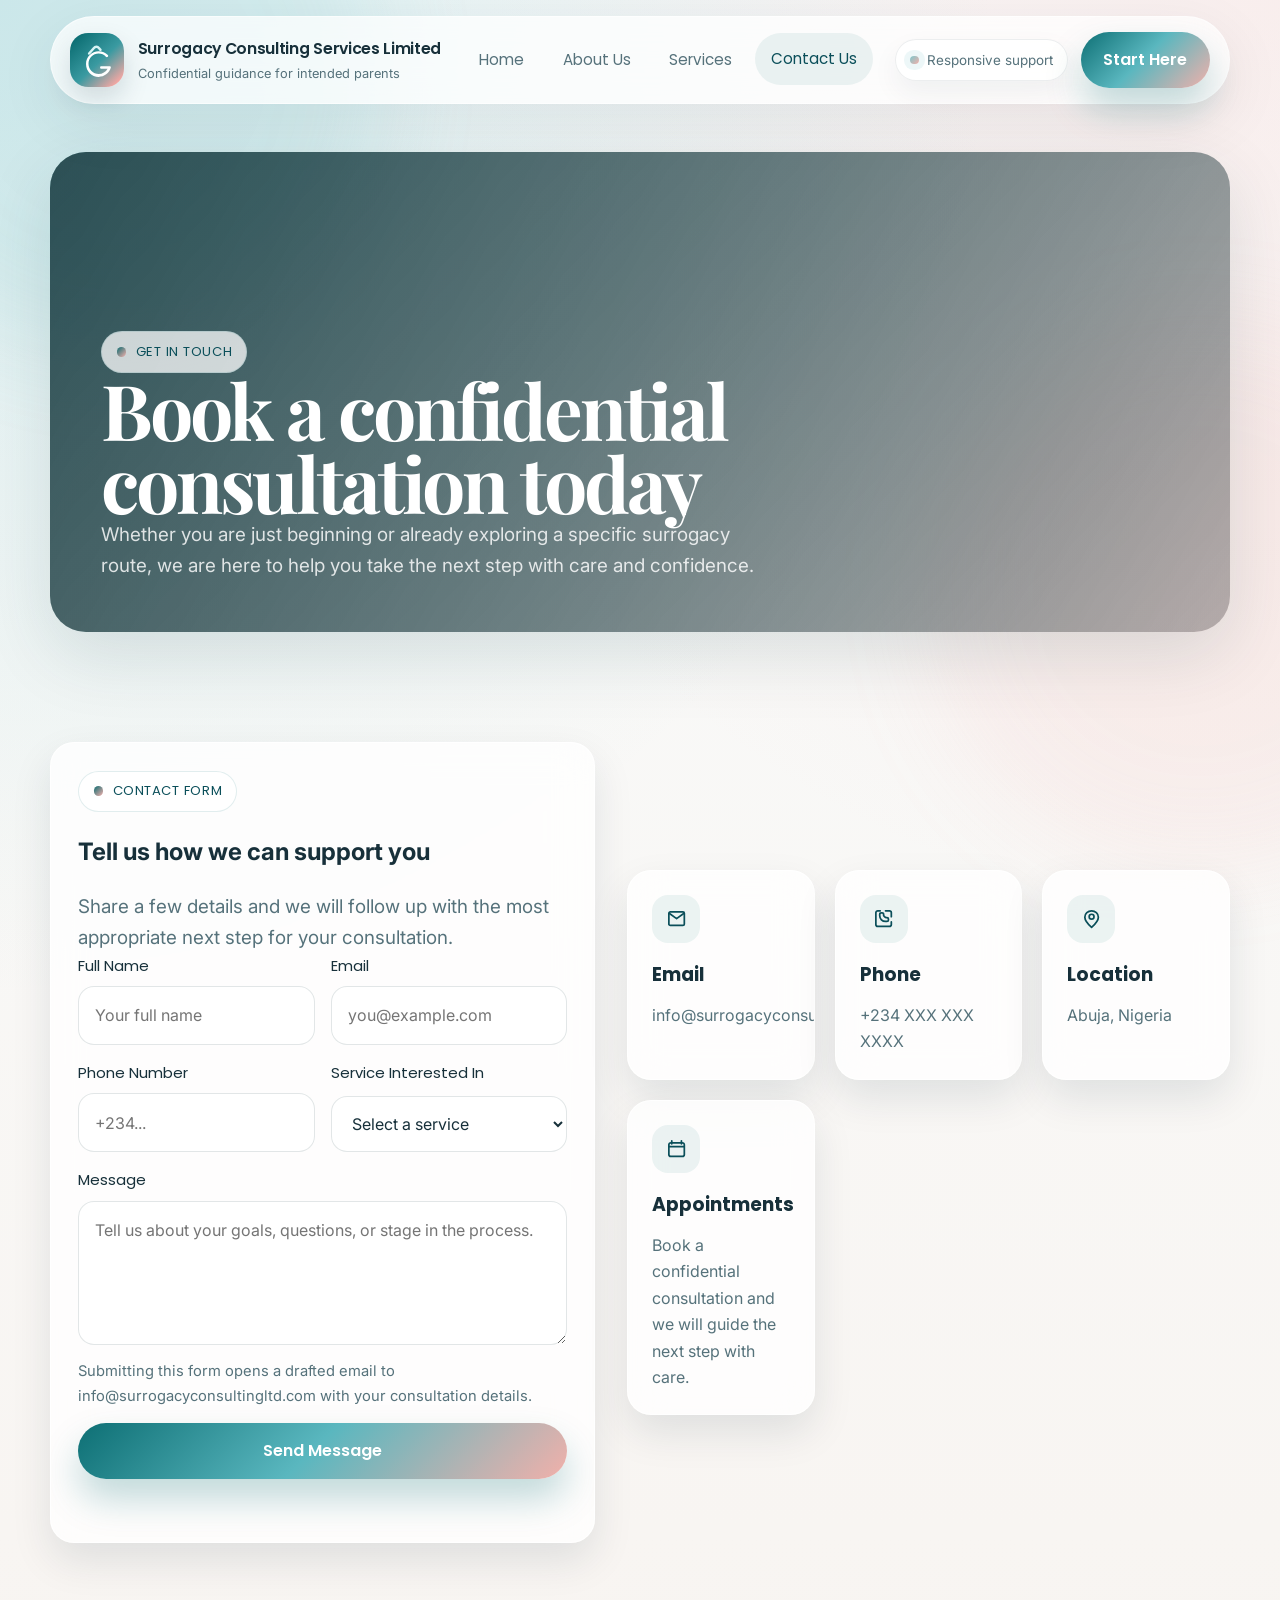
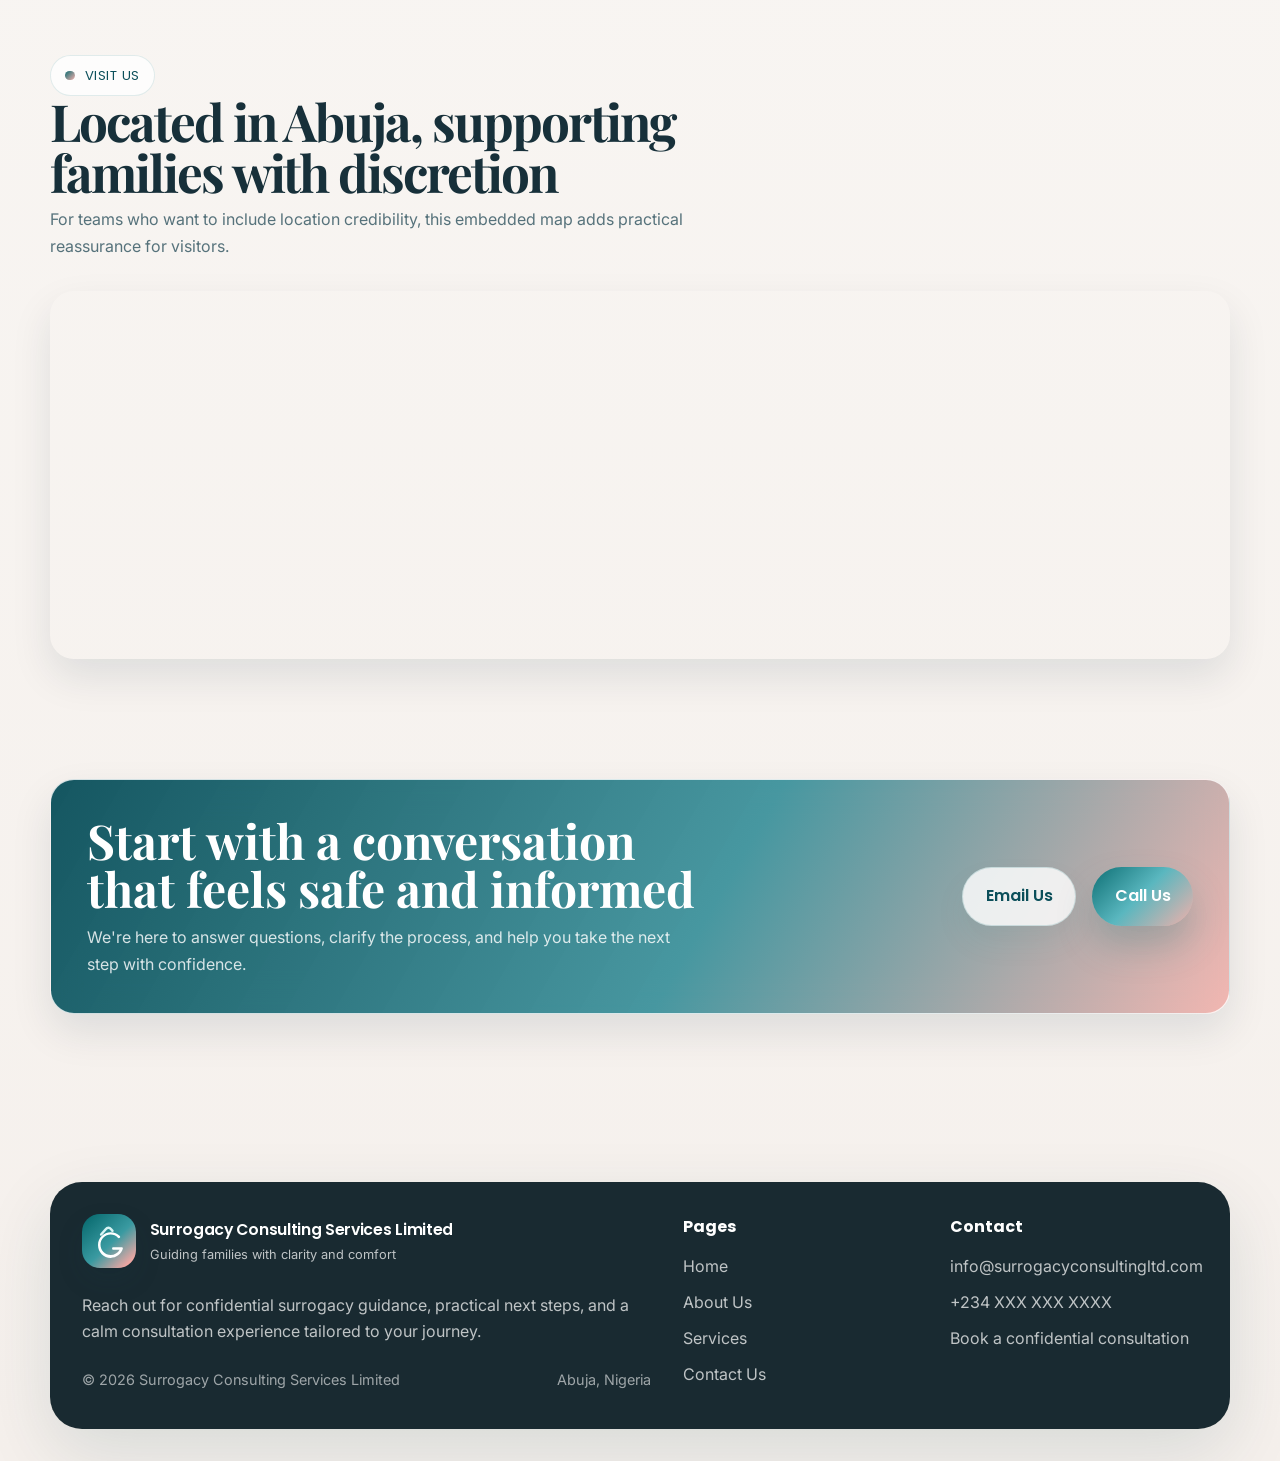
==== contact-us/index.html @ fe374548 "Initial website commit" ====
<!DOCTYPE html>
<html lang="en">
<head>
  <meta charset="UTF-8">
  <meta name="viewport" content="width=device-width, initial-scale=1.0">
  <title>Contact Us | Surrogacy Consulting Services Limited</title>
  <meta name="description" content="Get in touch with Surrogacy Consulting Services Limited for a confidential surrogacy consultation in Abuja, Nigeria.">
  <link rel="icon" type="image/svg+xml" href="../assets/icons/favicon.svg">
  <link rel="preconnect" href="https://fonts.googleapis.com">
  <link rel="preconnect" href="https://fonts.gstatic.com" crossorigin>
  <link href="https://fonts.googleapis.com/css2?family=Inter:wght@400;500;600;700&family=Playfair+Display:wght@600;700&family=Poppins:wght@500;600;700&display=swap" rel="stylesheet">
  <link rel="stylesheet" href="../assets/css/styles.css">
</head>
<body>
  <div class="preloader" data-preloader>
    <div class="preloader__inner">
      <div class="preloader__ring">
        <img class="preloader__logo" src="../assets/icons/logo-mark.svg" alt="Surrogacy Consulting Services Limited logo">
      </div>
      <div class="preloader__text">Compassion. Clarity. Care.</div>
    </div>
  </div>
  <div class="page-progress" data-page-progress></div>
  <div class="site-shell">
    <header class="site-header">
      <div class="container">
        <div class="site-header__inner">
          <a class="brand" href="../home/">
            <span class="brand__mark"><img src="../assets/icons/logo-mark.svg" alt="Surrogacy Consulting Services Limited"></span>
            <span class="brand__copy">
              <span class="brand__name">Surrogacy Consulting Services Limited</span>
              <span class="brand__tag">Confidential guidance for intended parents</span>
            </span>
          </a>
          <button class="nav-toggle" type="button" aria-expanded="false" aria-label="Toggle navigation" data-nav-toggle>
            <span class="nav-toggle__line"></span>
          </button>
          <nav class="site-nav" aria-label="Primary navigation" data-site-nav>
            <a class="site-nav__link" href="../home/">Home</a>
            <a class="site-nav__link" href="../about-us/">About Us</a>
            <a class="site-nav__link" href="../services/">Services</a>
            <a class="site-nav__link" href="../contact-us/">Contact Us</a>
          </nav>
          <div class="header-actions" data-header-actions>
            <div class="pill">
              <span class="pill__dot"></span>
              <span>Responsive support</span>
            </div>
            <a class="button button--primary" href="#consultation-form">Start Here</a>
          </div>
        </div>
      </div>
    </header>

    <main>
      <section class="page-hero">
        <div class="container">
          <div class="page-hero__panel" style="background-image: url('https://images.unsplash.com/photo-1516302752625-fcc3c50ae61f?auto=format&fit=crop&w=1400&q=80');">
            <div class="page-hero__content" data-reveal>
              <div class="eyebrow">Get in touch</div>
              <h1>Book a confidential consultation today</h1>
              <p>Whether you are just beginning or already exploring a specific surrogacy route, we are here to help you take the next step with care and confidence.</p>
            </div>
          </div>
        </div>
      </section>

      <section class="section section--spacious">
        <div class="container grid-2">
          <div class="glass-card contact-form" id="consultation-form" data-reveal>
            <div class="eyebrow">Contact form</div>
            <h2>Tell us how we can support you</h2>
            <p class="lede">Share a few details and we will follow up with the most appropriate next step for your consultation.</p>
            <form data-contact-form data-contact-email="info@surrogacyconsultingltd.com">
              <div class="form-grid">
                <div class="field">
                  <label for="full-name">Full Name</label>
                  <input id="full-name" name="name" type="text" placeholder="Your full name" required>
                </div>
                <div class="field">
                  <label for="email-address">Email</label>
                  <input id="email-address" name="email" type="email" placeholder="you@example.com" required>
                </div>
                <div class="field">
                  <label for="phone-number">Phone Number</label>
                  <input id="phone-number" name="phone" type="tel" placeholder="+234..." required>
                </div>
                <div class="field">
                  <label for="service-interest">Service Interested In</label>
                  <select id="service-interest" name="service" required>
                    <option value="">Select a service</option>
                    <option>Gestational Surrogacy</option>
                    <option>Traditional Surrogacy</option>
                    <option>Legal & Documentation Support</option>
                    <option>Surrogate Matching</option>
                    <option>Medical Coordination</option>
                    <option>Counseling & Emotional Support</option>
                  </select>
                </div>
                <div class="field field--full">
                  <label for="message">Message</label>
                  <textarea id="message" name="message" placeholder="Tell us about your goals, questions, or stage in the process." required></textarea>
                </div>
              </div>
              <p class="privacy-note">Submitting this form opens a drafted email to info@surrogacyconsultingltd.com with your consultation details.</p>
              <button class="button button--primary button--block" type="submit">Send Message</button>
              <div class="form-status" aria-live="polite" data-form-status></div>
            </form>
          </div>

          <div class="contact-grid">
            <article class="contact-card" data-reveal>
              <div class="contact-card__icon">
                <svg viewBox="0 0 24 24" fill="none" aria-hidden="true">
                  <path d="M4 6.5C4 5.67157 4.67157 5 5.5 5H18.5C19.3284 5 20 5.67157 20 6.5V17.5C20 18.3284 19.3284 19 18.5 19H5.5C4.67157 19 4 18.3284 4 17.5V6.5Z" stroke="currentColor" stroke-width="1.8"/>
                  <path d="M5 7L12 12L19 7" stroke="currentColor" stroke-width="1.8" stroke-linecap="round" stroke-linejoin="round"/>
                </svg>
              </div>
              <h3>Email</h3>
              <p>info@surrogacyconsultingltd.com</p>
            </article>
            <article class="contact-card" data-reveal>
              <div class="contact-card__icon">
                <svg viewBox="0 0 24 24" fill="none" aria-hidden="true">
                  <path d="M8.5 4H6C4.89543 4 4 4.89543 4 6V18C4 19.1046 4.89543 20 6 20H18C19.1046 20 20 19.1046 20 18V15.5" stroke="currentColor" stroke-width="1.8" stroke-linecap="round"/>
                  <path d="M14 4H18C19.1046 4 20 4.89543 20 6V10" stroke="currentColor" stroke-width="1.8" stroke-linecap="round"/>
                  <path d="M8 9C8 12.3137 10.6863 15 14 15H15.5C16.3284 15 17 14.3284 17 13.5V12.5C17 11.6716 16.3284 11 15.5 11H14.6C14.2018 11 13.819 10.8419 13.5377 10.5607L12.4393 9.46231C12.158 9.18104 12 8.79826 12 8.40002V7.5C12 6.67157 11.3284 6 10.5 6H9.5C8.67157 6 8 6.67157 8 7.5V9Z" stroke="currentColor" stroke-width="1.8" stroke-linejoin="round"/>
                </svg>
              </div>
              <h3>Phone</h3>
              <p>+234 XXX XXX XXXX</p>
            </article>
            <article class="contact-card" data-reveal>
              <div class="contact-card__icon">
                <svg viewBox="0 0 24 24" fill="none" aria-hidden="true">
                  <path d="M12 21C15.866 17.552 19 14.314 19 10.5C19 6.91015 15.866 4 12 4C8.13401 4 5 6.91015 5 10.5C5 14.314 8.13401 17.552 12 21Z" stroke="currentColor" stroke-width="1.8" stroke-linejoin="round"/>
                  <path d="M12 12.5C13.3807 12.5 14.5 11.3807 14.5 10C14.5 8.61929 13.3807 7.5 12 7.5C10.6193 7.5 9.5 8.61929 9.5 10C9.5 11.3807 10.6193 12.5 12 12.5Z" stroke="currentColor" stroke-width="1.8"/>
                </svg>
              </div>
              <h3>Location</h3>
              <p>Abuja, Nigeria</p>
            </article>
            <article class="contact-card" data-reveal>
              <div class="contact-card__icon">
                <svg viewBox="0 0 24 24" fill="none" aria-hidden="true">
                  <path d="M7 4V7M17 4V7M4 10H20M6 20H18C19.1046 20 20 19.1046 20 18V8C20 6.89543 19.1046 6 18 6H6C4.89543 6 4 6.89543 4 8V18C4 19.1046 4.89543 20 6 20Z" stroke="currentColor" stroke-width="1.8" stroke-linecap="round" stroke-linejoin="round"/>
                </svg>
              </div>
              <h3>Appointments</h3>
              <p>Book a confidential consultation and we will guide the next step with care.</p>
            </article>
          </div>
        </div>
      </section>

      <section class="section">
        <div class="container">
          <div class="section-heading" data-reveal>
            <div class="section-heading__copy">
              <div class="eyebrow">Visit us</div>
              <h2>Located in Abuja, supporting families with discretion</h2>
              <p>For teams who want to include location credibility, this embedded map adds practical reassurance for visitors.</p>
            </div>
          </div>
          <iframe
            class="map-frame"
            title="Map showing Abuja, Nigeria"
            loading="lazy"
            referrerpolicy="no-referrer-when-downgrade"
            src="https://maps.google.com/maps?q=Abuja%2C%20Nigeria&t=&z=11&ie=UTF8&iwloc=&output=embed">
          </iframe>
        </div>
      </section>

      <section class="section section--spacious">
        <div class="container">
          <div class="cta-banner" data-reveal>
            <div>
              <h2>Start with a conversation that feels safe and informed</h2>
              <p>We're here to answer questions, clarify the process, and help you take the next step with confidence.</p>
            </div>
            <div class="cta-banner__actions">
              <a class="button button--secondary" href="mailto:info@surrogacyconsultingltd.com">Email Us</a>
              <a class="button button--primary" href="tel:+2340000000000">Call Us</a>
            </div>
          </div>
        </div>
      </section>
    </main>

    <footer class="site-footer">
      <div class="container">
        <div class="site-footer__inner">
          <div>
            <a class="brand" href="../home/">
              <span class="brand__mark"><img src="../assets/icons/logo-mark.svg" alt="Surrogacy Consulting Services Limited"></span>
              <span class="brand__copy">
                <span class="brand__name">Surrogacy Consulting Services Limited</span>
                <span class="brand__tag">Guiding families with clarity and comfort</span>
              </span>
            </a>
            <p>Reach out for confidential surrogacy guidance, practical next steps, and a calm consultation experience tailored to your journey.</p>
            <div class="footer-bottom">
              <span>&copy; <span data-current-year></span> Surrogacy Consulting Services Limited</span>
              <span>Abuja, Nigeria</span>
            </div>
          </div>
          <div class="footer-links">
            <div>
              <h3>Pages</h3>
              <a href="../home/">Home</a>
              <a href="../about-us/">About Us</a>
              <a href="../services/">Services</a>
              <a href="../contact-us/">Contact Us</a>
            </div>
            <div>
              <h3>Contact</h3>
              <a href="mailto:info@surrogacyconsultingltd.com">info@surrogacyconsultingltd.com</a>
              <a href="tel:+2340000000000">+234 XXX XXX XXXX</a>
              <a href="#consultation-form">Book a confidential consultation</a>
            </div>
          </div>
        </div>
      </div>
    </footer>
  </div>
  <script src="../assets/js/site.js"></script>
</body>
</html>
---- assets/css/styles.css ----
:root {
  --bg: #f6f4f1;
  --surface: rgba(255, 255, 255, 0.78);
  --surface-strong: #ffffff;
  --surface-muted: #eef7f7;
  --text: #17303a;
  --text-soft: #56727b;
  --border: rgba(23, 48, 58, 0.1);
  --primary: #0c6b70;
  --primary-deep: #0b4f5a;
  --secondary: #f5b1ad;
  --secondary-deep: #dd8f8a;
  --accent: #7dc7cc;
  --gradient: linear-gradient(135deg, #0d6f74 0%, #5ab7bf 48%, #f2b0aa 100%);
  --gradient-soft: linear-gradient(135deg, rgba(13, 111, 116, 0.12), rgba(242, 176, 170, 0.18));
  --shadow-soft: 0 24px 70px rgba(12, 55, 68, 0.12);
  --shadow-card: 0 18px 40px rgba(13, 44, 56, 0.1);
  --shadow-hover: 0 28px 60px rgba(10, 46, 58, 0.16);
  --radius-xl: 32px;
  --radius-lg: 24px;
  --radius-md: 18px;
  --radius-sm: 14px;
  --max-width: 1180px;
  --header-height: 88px;
  --font-heading: "Playfair Display", Georgia, serif;
  --font-body: "Inter", "Open Sans", sans-serif;
  --font-ui: "Poppins", sans-serif;
}

*,
*::before,
*::after {
  box-sizing: border-box;
}

html {
  scroll-behavior: smooth;
}

body {
  margin: 0;
  font-family: var(--font-body);
  color: var(--text);
  background:
    radial-gradient(circle at top left, rgba(123, 201, 208, 0.24), transparent 30%),
    radial-gradient(circle at top right, rgba(245, 177, 173, 0.18), transparent 28%),
    linear-gradient(180deg, #f9fbfb 0%, #f8f5f2 50%, #f5f0ec 100%);
  line-height: 1.65;
  min-height: 100vh;
  overflow-x: hidden;
}

body.is-locked {
  overflow: hidden;
}

img {
  display: block;
  max-width: 100%;
}

a {
  color: inherit;
  text-decoration: none;
}

button,
input,
select,
textarea {
  font: inherit;
}

button {
  cursor: pointer;
  border: 0;
  background: none;
}

.page-progress {
  position: fixed;
  inset: 0 auto auto 0;
  height: 4px;
  width: 0;
  background: var(--gradient);
  z-index: 1100;
  transition: width 0.15s ease-out;
}

.preloader {
  position: fixed;
  inset: 0;
  display: grid;
  place-items: center;
  background: rgba(248, 250, 250, 0.95);
  backdrop-filter: blur(20px);
  z-index: 1200;
  transition: opacity 0.6s ease, visibility 0.6s ease;
}

.preloader.is-hidden {
  opacity: 0;
  visibility: hidden;
}

.preloader__inner {
  text-align: center;
  display: grid;
  gap: 1rem;
}

.preloader__logo {
  width: 88px;
  margin: 0 auto;
  animation: float 1.8s ease-in-out infinite;
}

.preloader__ring {
  width: 94px;
  height: 94px;
  border-radius: 50%;
  margin: 0 auto;
  border: 1px solid rgba(13, 111, 116, 0.2);
  position: relative;
}

.preloader__ring::after {
  content: "";
  position: absolute;
  inset: 6px;
  border-radius: inherit;
  border: 2px solid transparent;
  border-top-color: var(--primary);
  border-right-color: var(--secondary);
  animation: spin 1.1s linear infinite;
}

.preloader__text {
  font-family: var(--font-ui);
  color: var(--text-soft);
  letter-spacing: 0.1em;
  text-transform: uppercase;
  font-size: 0.78rem;
}

.site-shell {
  position: relative;
  isolation: isolate;
}

.site-shell::before,
.site-shell::after {
  content: "";
  position: fixed;
  width: 34rem;
  height: 34rem;
  border-radius: 50%;
  filter: blur(50px);
  opacity: 0.28;
  z-index: -2;
  pointer-events: none;
}

.site-shell::before {
  top: -12rem;
  left: -10rem;
  background: rgba(125, 199, 204, 0.6);
}

.site-shell::after {
  top: 20rem;
  right: -12rem;
  background: rgba(245, 177, 173, 0.45);
}

.orb {
  position: absolute;
  border-radius: 50%;
  filter: blur(30px);
  opacity: 0.5;
  pointer-events: none;
}

.orb--one {
  width: 15rem;
  height: 15rem;
  top: 12rem;
  right: 2rem;
  background: rgba(125, 199, 204, 0.38);
  animation: drift 12s ease-in-out infinite;
}

.orb--two {
  width: 12rem;
  height: 12rem;
  top: 38rem;
  left: -2rem;
  background: rgba(245, 177, 173, 0.3);
  animation: drift 14s ease-in-out infinite reverse;
}

.container {
  width: min(var(--max-width), calc(100% - 2rem));
  margin: 0 auto;
}

.site-header {
  position: sticky;
  top: 0;
  z-index: 1000;
  padding: 1rem 0;
}

.site-header__inner {
  display: flex;
  align-items: center;
  justify-content: space-between;
  gap: 1rem;
  min-height: var(--header-height);
  padding: 0.9rem 1.2rem;
  border: 1px solid rgba(255, 255, 255, 0.55);
  border-radius: 999px;
  background: rgba(255, 255, 255, 0.72);
  backdrop-filter: blur(18px);
  box-shadow: 0 18px 60px rgba(12, 47, 60, 0.08);
}

.brand {
  display: inline-flex;
  align-items: center;
  gap: 0.85rem;
  min-width: 0;
}

.brand__mark {
  width: 54px;
  height: 54px;
  border-radius: 18px;
  overflow: hidden;
  box-shadow: 0 12px 26px rgba(12, 47, 60, 0.15);
  flex-shrink: 0;
}

.brand__copy {
  display: grid;
  gap: 0.1rem;
  min-width: 0;
}

.brand__name {
  font-family: var(--font-ui);
  font-weight: 600;
  font-size: 0.98rem;
  letter-spacing: -0.02em;
}

.brand__tag {
  color: var(--text-soft);
  font-size: 0.8rem;
}

.nav-toggle {
  display: none;
  width: 3rem;
  height: 3rem;
  place-items: center;
  border-radius: 50%;
  background: rgba(13, 111, 116, 0.08);
  color: var(--primary-deep);
}

.nav-toggle__line,
.nav-toggle__line::before,
.nav-toggle__line::after {
  width: 1.3rem;
  height: 2px;
  border-radius: 999px;
  background: currentColor;
  display: block;
  transition: transform 0.25s ease, opacity 0.25s ease;
  content: "";
}

.nav-toggle__line::before {
  transform: translateY(-6px);
}

.nav-toggle__line::after {
  transform: translateY(4px);
}

.nav-toggle[aria-expanded="true"] .nav-toggle__line {
  transform: rotate(45deg);
}

.nav-toggle[aria-expanded="true"] .nav-toggle__line::before {
  transform: translateY(0);
  opacity: 0;
}

.nav-toggle[aria-expanded="true"] .nav-toggle__line::after {
  transform: translateY(-2px) rotate(-90deg);
}

.site-nav {
  display: flex;
  align-items: center;
  gap: 0.4rem;
}

.site-nav__link {
  padding: 0.85rem 1rem;
  border-radius: 999px;
  font-family: var(--font-ui);
  font-size: 0.95rem;
  color: var(--text-soft);
  transition: color 0.25s ease, background 0.25s ease, transform 0.25s ease;
}

.site-nav__link:hover,
.site-nav__link:focus-visible,
.site-nav__link.is-active {
  color: var(--primary-deep);
  background: rgba(13, 111, 116, 0.08);
  transform: translateY(-1px);
}

.header-actions {
  display: flex;
  align-items: center;
  gap: 0.8rem;
}

.pill {
  display: inline-flex;
  align-items: center;
  gap: 0.5rem;
  padding: 0.55rem 0.9rem;
  border-radius: 999px;
  background: rgba(255, 255, 255, 0.78);
  border: 1px solid rgba(23, 48, 58, 0.08);
  box-shadow: 0 12px 28px rgba(12, 47, 60, 0.06);
  color: var(--text-soft);
  font-size: 0.84rem;
}

.pill__dot {
  width: 0.55rem;
  height: 0.55rem;
  border-radius: 50%;
  background: linear-gradient(135deg, #7dc7cc, #f2b0aa);
  box-shadow: 0 0 0 6px rgba(125, 199, 204, 0.14);
}

.button {
  display: inline-flex;
  align-items: center;
  justify-content: center;
  gap: 0.65rem;
  padding: 0.95rem 1.4rem;
  border-radius: 999px;
  font-family: var(--font-ui);
  font-weight: 600;
  transition: transform 0.3s ease, box-shadow 0.3s ease, background 0.3s ease, border-color 0.3s ease;
}

.button:hover,
.button:focus-visible {
  transform: translateY(-2px);
}

.button:disabled,
.button[disabled] {
  opacity: 0.7;
  cursor: wait;
  transform: none;
}

.button--primary {
  background: var(--gradient);
  color: #ffffff;
  box-shadow: 0 20px 36px rgba(13, 111, 116, 0.25);
}

.button--primary:hover,
.button--primary:focus-visible {
  box-shadow: 0 22px 44px rgba(13, 111, 116, 0.3);
}

.button--secondary {
  background: rgba(255, 255, 255, 0.82);
  color: var(--primary-deep);
  border: 1px solid rgba(13, 111, 116, 0.16);
  box-shadow: 0 16px 30px rgba(13, 111, 116, 0.08);
}

.button--ghost {
  background: rgba(13, 111, 116, 0.08);
  color: var(--primary-deep);
}

.button--block {
  width: 100%;
}

main {
  padding-bottom: 5rem;
}

.hero {
  position: relative;
  padding: 2rem 0 5rem;
}

.hero__panel {
  position: relative;
  overflow: hidden;
  border-radius: calc(var(--radius-xl) + 8px);
  background:
    linear-gradient(140deg, rgba(255, 255, 255, 0.95), rgba(255, 255, 255, 0.62)),
    var(--gradient-soft);
  border: 1px solid rgba(255, 255, 255, 0.7);
  box-shadow: var(--shadow-soft);
  min-height: calc(100vh - 10rem);
  display: grid;
  grid-template-columns: 1.05fr 0.95fr;
  align-items: stretch;
}

.hero__panel::before {
  content: "";
  position: absolute;
  inset: 0;
  background:
    linear-gradient(135deg, rgba(13, 111, 116, 0.1), transparent 34%),
    linear-gradient(310deg, rgba(242, 176, 170, 0.15), transparent 36%);
  pointer-events: none;
}

.hero__content,
.hero__media {
  position: relative;
  z-index: 1;
}

.hero__content {
  padding: clamp(2rem, 3vw, 3rem);
  display: flex;
  flex-direction: column;
  justify-content: center;
  gap: 1.5rem;
}

.eyebrow {
  display: inline-flex;
  align-items: center;
  gap: 0.6rem;
  padding: 0.55rem 0.9rem;
  width: fit-content;
  border-radius: 999px;
  background: rgba(255, 255, 255, 0.75);
  border: 1px solid rgba(13, 111, 116, 0.12);
  color: var(--primary-deep);
  font-family: var(--font-ui);
  font-size: 0.82rem;
  letter-spacing: 0.04em;
  text-transform: uppercase;
}

.eyebrow::before {
  content: "";
  width: 0.6rem;
  height: 0.6rem;
  border-radius: 50%;
  background: linear-gradient(135deg, var(--primary), var(--secondary));
}

.hero h1,
.page-hero h1 {
  margin: 0;
  font-family: var(--font-heading);
  font-size: clamp(2.8rem, 6vw, 5.4rem);
  line-height: 0.95;
  letter-spacing: -0.04em;
}

.hero p,
.page-hero p,
.lede {
  margin: 0;
  color: var(--text-soft);
  font-size: clamp(1rem, 1.5vw, 1.18rem);
  max-width: 42rem;
}

.hero__actions {
  display: flex;
  flex-wrap: wrap;
  gap: 1rem;
}

.hero__highlights {
  display: grid;
  grid-template-columns: repeat(3, minmax(0, 1fr));
  gap: 1rem;
}

.hero__highlight {
  padding: 1rem 1.1rem;
  border-radius: 22px;
  background: rgba(255, 255, 255, 0.68);
  border: 1px solid rgba(255, 255, 255, 0.72);
  box-shadow: 0 16px 40px rgba(12, 47, 60, 0.08);
}

.hero__highlight strong {
  display: block;
  font-family: var(--font-ui);
  font-size: 1rem;
  margin-bottom: 0.35rem;
}

.hero__highlight span {
  display: block;
  color: var(--text-soft);
  font-size: 0.92rem;
}

.hero__media {
  min-height: 28rem;
  padding: 1.5rem;
}

.hero-card {
  position: absolute;
  z-index: 2;
  width: min(17rem, 45%);
  padding: 1rem;
  border-radius: 24px;
  background: rgba(255, 255, 255, 0.72);
  border: 1px solid rgba(255, 255, 255, 0.75);
  backdrop-filter: blur(18px);
  box-shadow: 0 20px 34px rgba(12, 47, 60, 0.11);
}

.hero-card--top {
  top: 2rem;
  left: 1rem;
}

.hero-card--bottom {
  right: 1rem;
  bottom: 2rem;
}

.hero-card__label {
  color: var(--text-soft);
  text-transform: uppercase;
  letter-spacing: 0.08em;
  font-size: 0.74rem;
  margin-bottom: 0.5rem;
}

.hero-card__title {
  font-family: var(--font-ui);
  font-weight: 600;
  margin-bottom: 0.4rem;
}

.hero-card__text {
  color: var(--text-soft);
  font-size: 0.92rem;
  margin: 0;
}

.hero-visual {
  position: relative;
  height: 100%;
  border-radius: calc(var(--radius-xl) - 4px);
  overflow: hidden;
  min-height: 34rem;
}

.hero-visual::before {
  content: "";
  position: absolute;
  inset: 0;
  background:
    linear-gradient(180deg, rgba(8, 33, 38, 0.1), rgba(8, 33, 38, 0.24)),
    linear-gradient(140deg, rgba(13, 111, 116, 0.16), rgba(242, 176, 170, 0.18));
  z-index: 1;
}

.hero-visual img {
  width: 100%;
  height: 100%;
  object-fit: cover;
  transform: scale(1.05);
}

.hero-visual__badge {
  position: absolute;
  left: 1.25rem;
  bottom: 1.25rem;
  z-index: 2;
  display: flex;
  align-items: center;
  gap: 0.8rem;
  padding: 1rem 1.15rem;
  border-radius: 22px;
  color: #ffffff;
  background: rgba(12, 33, 39, 0.35);
  border: 1px solid rgba(255, 255, 255, 0.18);
  backdrop-filter: blur(18px);
}

.hero-visual__badge strong {
  display: block;
  font-family: var(--font-ui);
  font-size: 1rem;
}

.hero-visual__badge span {
  font-size: 0.85rem;
  opacity: 0.88;
}

.section {
  padding: 2.5rem 0;
}

.section--spacious {
  padding: 4.5rem 0;
}

.section-heading {
  display: flex;
  align-items: end;
  justify-content: space-between;
  gap: 1rem;
  margin-bottom: 2rem;
}

.section-heading__copy {
  max-width: 42rem;
}

.section-heading h2 {
  margin: 0 0 0.5rem;
  font-family: var(--font-heading);
  font-size: clamp(2rem, 4vw, 3.4rem);
  line-height: 1;
  letter-spacing: -0.04em;
}

.section-heading p {
  margin: 0;
  color: var(--text-soft);
}

.grid-2 {
  display: grid;
  grid-template-columns: 0.95fr 1.05fr;
  gap: 2rem;
  align-items: center;
}

.media-card,
.glass-card,
.trust-card,
.service-card,
.team-card,
.metric-card,
.contact-card,
.testimonial-card,
.faq-card,
.cta-banner,
.story-card {
  position: relative;
  overflow: hidden;
  border-radius: var(--radius-lg);
  background: var(--surface);
  border: 1px solid rgba(255, 255, 255, 0.8);
  box-shadow: var(--shadow-card);
  backdrop-filter: blur(18px);
}

.media-card img {
  width: 100%;
  height: 100%;
  min-height: 22rem;
  object-fit: cover;
}

.media-card__overlay {
  position: absolute;
  inset: auto 1rem 1rem 1rem;
  padding: 1rem 1.1rem;
  border-radius: 22px;
  color: #ffffff;
  background: linear-gradient(135deg, rgba(8, 33, 39, 0.72), rgba(13, 111, 116, 0.48));
  backdrop-filter: blur(16px);
}

.media-card__overlay strong {
  display: block;
  font-family: var(--font-ui);
  margin-bottom: 0.25rem;
}

.story-card {
  padding: 2rem;
}

.story-card h3,
.trust-card h3,
.contact-card h3,
.faq-card h3,
.team-card h3,
.service-card h3,
.metric-card h3 {
  margin: 0 0 0.75rem;
  font-family: var(--font-ui);
  font-size: 1.18rem;
}

.story-card p,
.trust-card p,
.service-card p,
.team-card p,
.metric-card p,
.contact-card p {
  margin: 0;
  color: var(--text-soft);
}

.inline-link {
  display: inline-flex;
  align-items: center;
  gap: 0.5rem;
  margin-top: 1.3rem;
  color: var(--primary-deep);
  font-family: var(--font-ui);
  font-weight: 600;
}

.inline-link::after {
  content: "->";
  transition: transform 0.25s ease;
}

.inline-link:hover::after,
.inline-link:focus-visible::after {
  transform: translateX(4px);
}

.service-grid,
.trust-grid,
.team-grid,
.metric-grid,
.contact-grid {
  display: grid;
  grid-template-columns: repeat(3, minmax(0, 1fr));
  gap: 1.25rem;
}

.service-card,
.trust-card,
.team-card,
.metric-card,
.contact-card {
  padding: 1.5rem;
  transition: transform 0.3s ease, box-shadow 0.3s ease;
}

.service-card:hover,
.trust-card:hover,
.team-card:hover,
.metric-card:hover,
.contact-card:hover {
  transform: translateY(-6px);
  box-shadow: var(--shadow-hover);
}

.service-card__icon {
  width: 3rem;
  height: 3rem;
  display: grid;
  place-items: center;
  border-radius: 18px;
  margin-bottom: 1rem;
  background: linear-gradient(135deg, rgba(13, 111, 116, 0.14), rgba(242, 176, 170, 0.2));
  color: var(--primary-deep);
}

.service-card__icon svg {
  width: 1.55rem;
  height: 1.55rem;
}

.service-card__meta {
  display: flex;
  align-items: center;
  gap: 0.65rem;
  color: var(--text-soft);
  font-size: 0.9rem;
  margin: 1rem 0 1.2rem;
  flex-wrap: wrap;
}

.service-card__meta span {
  display: inline-flex;
  align-items: center;
  gap: 0.45rem;
}

.service-card__meta span::before {
  content: "";
  width: 0.38rem;
  height: 0.38rem;
  border-radius: 50%;
  background: var(--accent);
}

.service-card__actions {
  display: flex;
  align-items: center;
  justify-content: space-between;
  gap: 1rem;
  flex-wrap: wrap;
}

.process {
  position: relative;
  padding: 2rem;
  border-radius: var(--radius-xl);
  background:
    linear-gradient(180deg, rgba(255, 255, 255, 0.9), rgba(255, 255, 255, 0.72)),
    var(--gradient-soft);
  border: 1px solid rgba(255, 255, 255, 0.76);
  box-shadow: var(--shadow-card);
}

.process::before {
  content: "";
  position: absolute;
  inset: 3rem 3rem auto 3rem;
  height: 1px;
  background: linear-gradient(90deg, rgba(13, 111, 116, 0.18), rgba(242, 176, 170, 0.34));
}

.process-grid {
  display: grid;
  grid-template-columns: repeat(6, minmax(0, 1fr));
  gap: 1rem;
}

.process-step {
  position: relative;
  padding-top: 1.1rem;
}

.process-step::before {
  content: attr(data-step);
  display: grid;
  place-items: center;
  width: 3.15rem;
  height: 3.15rem;
  margin-bottom: 1.1rem;
  border-radius: 50%;
  background: var(--gradient);
  color: #ffffff;
  font-family: var(--font-ui);
  font-weight: 600;
  box-shadow: 0 16px 34px rgba(13, 111, 116, 0.22);
}

.process-step h3 {
  margin: 0 0 0.5rem;
  font-family: var(--font-ui);
  font-size: 1.02rem;
}

.process-step p {
  margin: 0;
  color: var(--text-soft);
  font-size: 0.92rem;
}

.testimonial-shell {
  position: relative;
}

.testimonial-slider {
  overflow: hidden;
}

.testimonial-track {
  display: grid;
  grid-auto-flow: column;
  grid-auto-columns: minmax(100%, 1fr);
  transition: transform 0.55s cubic-bezier(0.22, 1, 0.36, 1);
}

.testimonial-card {
  padding: 2rem;
}

.testimonial-card__quote {
  font-family: var(--font-heading);
  font-size: clamp(1.5rem, 3vw, 2.15rem);
  line-height: 1.15;
  margin: 0 0 1.5rem;
}

.testimonial-card__author {
  display: flex;
  align-items: center;
  justify-content: space-between;
  gap: 1rem;
  color: var(--text-soft);
}

.testimonial-card__name {
  color: var(--text);
  font-family: var(--font-ui);
  font-weight: 600;
}

.testimonial-controls {
  display: flex;
  align-items: center;
  gap: 0.75rem;
  margin-top: 1.2rem;
}

.slider-button {
  width: 3rem;
  height: 3rem;
  display: grid;
  place-items: center;
  border-radius: 50%;
  background: rgba(255, 255, 255, 0.8);
  border: 1px solid rgba(13, 111, 116, 0.12);
  box-shadow: 0 12px 26px rgba(12, 47, 60, 0.08);
  color: var(--primary-deep);
}

.slider-dots {
  display: flex;
  gap: 0.5rem;
}

.slider-dot {
  width: 0.7rem;
  height: 0.7rem;
  border-radius: 999px;
  background: rgba(13, 111, 116, 0.18);
  transition: width 0.3s ease, background 0.3s ease;
}

.slider-dot.is-active {
  width: 1.8rem;
  background: var(--gradient);
}

.cta-banner {
  display: grid;
  grid-template-columns: 1.15fr 0.85fr;
  align-items: center;
  gap: 2rem;
  padding: 2.25rem;
  background:
    linear-gradient(120deg, rgba(11, 79, 90, 0.96), rgba(52, 141, 151, 0.9) 56%, rgba(242, 176, 170, 0.9));
  color: #ffffff;
}

.cta-banner h2 {
  margin: 0 0 0.8rem;
  font-family: var(--font-heading);
  font-size: clamp(2rem, 4vw, 3rem);
  line-height: 1;
}

.cta-banner p {
  margin: 0;
  max-width: 38rem;
  color: rgba(255, 255, 255, 0.82);
}

.cta-banner__actions {
  display: flex;
  justify-content: flex-end;
  gap: 1rem;
  flex-wrap: wrap;
}

.page-hero {
  padding: 2rem 0 2.4rem;
}

.page-hero__panel {
  position: relative;
  overflow: hidden;
  border-radius: calc(var(--radius-xl) + 4px);
  padding: clamp(2rem, 4vw, 3.5rem);
  min-height: 30rem;
  display: grid;
  align-items: end;
  background-position: center;
  background-size: cover;
  box-shadow: var(--shadow-soft);
}

.page-hero__panel::before {
  content: "";
  position: absolute;
  inset: 0;
  background:
    linear-gradient(120deg, rgba(8, 33, 39, 0.68), rgba(8, 33, 39, 0.28)),
    linear-gradient(135deg, rgba(13, 111, 116, 0.45), rgba(242, 176, 170, 0.2));
}

.page-hero__content {
  position: relative;
  z-index: 1;
  color: #ffffff;
  max-width: 44rem;
}

.page-hero__content p {
  color: rgba(255, 255, 255, 0.82);
}

.metric-card {
  min-height: 100%;
}

.metric-card__value {
  font-family: var(--font-heading);
  font-size: clamp(2rem, 4vw, 3rem);
  line-height: 1;
  margin-bottom: 0.5rem;
}

.list {
  list-style: none;
  padding: 0;
  margin: 1rem 0 0;
  display: grid;
  gap: 0.8rem;
}

.list li {
  display: flex;
  align-items: start;
  gap: 0.75rem;
  color: var(--text-soft);
}

.list li::before {
  content: "";
  width: 0.9rem;
  height: 0.9rem;
  margin-top: 0.28rem;
  border-radius: 50%;
  background: linear-gradient(135deg, var(--primary), var(--secondary));
  box-shadow: 0 0 0 6px rgba(13, 111, 116, 0.08);
  flex-shrink: 0;
}

.team-card img {
  width: 100%;
  height: 18rem;
  object-fit: cover;
  border-radius: 20px;
  margin-bottom: 1rem;
}

.team-card__role {
  color: var(--primary);
  font-family: var(--font-ui);
  font-size: 0.9rem;
  margin-bottom: 0.8rem;
}

.faq-shell {
  display: grid;
  gap: 1rem;
}

.faq-card {
  padding: 1.2rem 1.3rem;
}

.faq-card button {
  width: 100%;
  display: flex;
  align-items: center;
  justify-content: space-between;
  gap: 1rem;
  padding: 0;
  text-align: left;
  color: var(--text);
  font-family: var(--font-ui);
  font-size: 1rem;
  font-weight: 600;
}

.faq-card button span:last-child {
  width: 2rem;
  height: 2rem;
  display: grid;
  place-items: center;
  border-radius: 50%;
  background: rgba(13, 111, 116, 0.08);
  color: var(--primary);
  flex-shrink: 0;
}

.faq-card__answer {
  max-height: 0;
  overflow: hidden;
  color: var(--text-soft);
  transition: max-height 0.35s ease, padding-top 0.35s ease;
}

.faq-card.is-open .faq-card__answer {
  max-height: 10rem;
  padding-top: 0.85rem;
}

.split-cards {
  display: grid;
  grid-template-columns: repeat(2, minmax(0, 1fr));
  gap: 1.25rem;
}

.contact-card__icon {
  width: 3rem;
  height: 3rem;
  display: grid;
  place-items: center;
  border-radius: 16px;
  margin-bottom: 1rem;
  background: rgba(13, 111, 116, 0.08);
  color: var(--primary-deep);
}

.contact-card__icon svg {
  width: 1.45rem;
  height: 1.45rem;
}

.contact-form {
  padding: 1.7rem;
}

.form-grid {
  display: grid;
  grid-template-columns: repeat(2, minmax(0, 1fr));
  gap: 1rem;
}

.field {
  display: grid;
  gap: 0.5rem;
}

.field--full {
  grid-column: 1 / -1;
}

.field label {
  font-family: var(--font-ui);
  font-size: 0.93rem;
  color: var(--text);
}

.field input,
.field select,
.field textarea {
  width: 100%;
  padding: 0.95rem 1rem;
  border-radius: 16px;
  border: 1px solid rgba(23, 48, 58, 0.12);
  background: rgba(255, 255, 255, 0.9);
  color: var(--text);
  transition: border-color 0.25s ease, box-shadow 0.25s ease, transform 0.25s ease;
}

.field input:focus,
.field select:focus,
.field textarea:focus {
  outline: none;
  border-color: rgba(13, 111, 116, 0.45);
  box-shadow: 0 0 0 4px rgba(13, 111, 116, 0.1);
}

.field textarea {
  min-height: 9rem;
  resize: vertical;
}

.form-note,
.privacy-note {
  color: var(--text-soft);
  font-size: 0.92rem;
}

.form-status {
  min-height: 1.5rem;
  margin-top: 0.7rem;
  color: var(--primary-deep);
  font-family: var(--font-ui);
  font-size: 0.94rem;
}

.map-frame {
  width: 100%;
  min-height: 23rem;
  border: 0;
  border-radius: var(--radius-lg);
  box-shadow: var(--shadow-card);
}

.site-footer {
  padding: 1rem 0 2rem;
}

.site-footer__inner {
  display: grid;
  grid-template-columns: 1.05fr 0.95fr;
  gap: 2rem;
  padding: 2rem;
  border-radius: var(--radius-xl);
  background: rgba(16, 34, 41, 0.96);
  color: rgba(255, 255, 255, 0.82);
  box-shadow: var(--shadow-soft);
}

.site-footer__inner .brand__name,
.site-footer__inner h3 {
  color: #ffffff;
}

.site-footer__inner .brand__tag,
.site-footer__inner p,
.site-footer__inner a {
  color: rgba(255, 255, 255, 0.72);
}

.footer-links {
  display: grid;
  grid-template-columns: repeat(2, minmax(0, 1fr));
  gap: 1.2rem;
}

.footer-links h3 {
  margin: 0 0 0.75rem;
  font-family: var(--font-ui);
  font-size: 1rem;
}

.footer-links a {
  display: block;
  margin-bottom: 0.6rem;
}

.footer-bottom {
  display: flex;
  justify-content: space-between;
  gap: 1rem;
  margin-top: 1.5rem;
  color: rgba(255, 255, 255, 0.58);
  font-size: 0.9rem;
}

.modal {
  position: fixed;
  inset: 0;
  display: grid;
  place-items: center;
  padding: 1rem;
  background: rgba(6, 22, 28, 0.55);
  backdrop-filter: blur(12px);
  opacity: 0;
  visibility: hidden;
  transition: opacity 0.3s ease, visibility 0.3s ease;
  z-index: 1150;
}

.modal.is-open {
  opacity: 1;
  visibility: visible;
}

.modal__dialog {
  width: min(920px, 100%);
  max-height: 92vh;
  overflow: auto;
  border-radius: calc(var(--radius-xl) + 4px);
  background: rgba(255, 255, 255, 0.96);
  border: 1px solid rgba(255, 255, 255, 0.8);
  box-shadow: 0 34px 80px rgba(4, 20, 26, 0.28);
  transform: translateY(20px) scale(0.98);
  transition: transform 0.3s ease;
}

.modal.is-open .modal__dialog {
  transform: translateY(0) scale(1);
}

.modal__header {
  position: relative;
  min-height: 19rem;
  padding: 2rem;
  display: flex;
  align-items: end;
  color: #ffffff;
  background-position: center;
  background-size: cover;
}

.modal__header::before {
  content: "";
  position: absolute;
  inset: 0;
  background:
    linear-gradient(180deg, rgba(8, 33, 39, 0.22), rgba(8, 33, 39, 0.72)),
    linear-gradient(135deg, rgba(13, 111, 116, 0.25), rgba(242, 176, 170, 0.22));
}

.modal__header-content {
  position: relative;
  z-index: 1;
}

.modal__header h2 {
  margin: 0 0 0.65rem;
  font-family: var(--font-heading);
  font-size: clamp(2rem, 4vw, 3rem);
  line-height: 0.98;
}

.modal__header p {
  margin: 0;
  max-width: 34rem;
  color: rgba(255, 255, 255, 0.84);
}

.modal__close {
  position: absolute;
  top: 1rem;
  right: 1rem;
  z-index: 2;
  width: 3rem;
  height: 3rem;
  display: grid;
  place-items: center;
  border-radius: 50%;
  background: rgba(255, 255, 255, 0.18);
  border: 1px solid rgba(255, 255, 255, 0.18);
  color: #ffffff;
}

.modal__body {
  padding: 2rem;
}

.modal__body-grid {
  display: grid;
  grid-template-columns: 1.05fr 0.95fr;
  gap: 1.4rem;
}

.modal__section {
  padding: 1.3rem;
  border-radius: 24px;
  background: rgba(13, 111, 116, 0.05);
}

.modal__section h3 {
  margin: 0 0 0.8rem;
  font-family: var(--font-ui);
  font-size: 1rem;
}

.modal__section p {
  margin: 0;
  color: var(--text-soft);
}

.modal__steps {
  list-style: none;
  margin: 0;
  padding: 0;
  display: grid;
  gap: 0.9rem;
}

.modal__steps li {
  display: grid;
  grid-template-columns: auto 1fr;
  gap: 0.85rem;
  align-items: start;
}

.modal__steps li strong {
  width: 2rem;
  height: 2rem;
  display: grid;
  place-items: center;
  border-radius: 50%;
  background: var(--gradient);
  color: #ffffff;
  font-family: var(--font-ui);
  font-size: 0.9rem;
}

.modal__steps li span {
  color: var(--text-soft);
}

[data-reveal] {
  opacity: 0;
  transform: translateY(24px);
  transition: opacity 0.8s ease, transform 0.8s ease;
  transition-delay: calc(var(--reveal-delay, 0) * 120ms);
}

[data-reveal].is-visible {
  opacity: 1;
  transform: translateY(0);
}

.visually-hidden {
  position: absolute;
  width: 1px;
  height: 1px;
  padding: 0;
  margin: -1px;
  overflow: hidden;
  clip: rect(0, 0, 0, 0);
  white-space: nowrap;
  border: 0;
}

@keyframes spin {
  to {
    transform: rotate(360deg);
  }
}

@keyframes float {
  0%,
  100% {
    transform: translateY(0);
  }
  50% {
    transform: translateY(-8px);
  }
}

@keyframes drift {
  0%,
  100% {
    transform: translate3d(0, 0, 0);
  }
  50% {
    transform: translate3d(0, -18px, 0) scale(1.06);
  }
}

@media (max-width: 1080px) {
  .hero__panel,
  .grid-2,
  .cta-banner,
  .site-footer__inner,
  .modal__body-grid {
    grid-template-columns: 1fr;
  }

  .hero__panel {
    min-height: auto;
  }

  .hero__media {
    min-height: 32rem;
  }

  .process-grid {
    grid-template-columns: repeat(3, minmax(0, 1fr));
  }

  .service-grid,
  .trust-grid,
  .team-grid,
  .metric-grid,
  .contact-grid {
    grid-template-columns: repeat(2, minmax(0, 1fr));
  }

  .cta-banner__actions {
    justify-content: flex-start;
  }
}

@media (max-width: 860px) {
  .site-header__inner {
    border-radius: 30px;
    padding: 1rem;
    align-items: flex-start;
    flex-wrap: wrap;
  }

  .nav-toggle {
    display: grid;
  }

  .site-nav {
    width: 100%;
    flex-direction: column;
    align-items: stretch;
    padding-top: 0.4rem;
    max-height: 0;
    overflow: hidden;
    transition: max-height 0.35s ease;
  }

  .site-nav.is-open {
    max-height: 24rem;
  }

  .site-nav__link,
  .header-actions .button,
  .header-actions .pill {
    justify-content: center;
  }

  .header-actions {
    width: 100%;
    flex-direction: column;
    align-items: stretch;
    max-height: 0;
    overflow: hidden;
    transition: max-height 0.35s ease;
  }

  .header-actions.is-open {
    max-height: 14rem;
  }

  .hero {
    padding-top: 1rem;
  }

  .hero__content,
  .page-hero__panel,
  .story-card,
  .contact-form,
  .testimonial-card,
  .modal__body {
    padding: 1.5rem;
  }

  .hero__highlights,
  .process-grid,
  .form-grid,
  .split-cards,
  .footer-links {
    grid-template-columns: 1fr;
  }

  .hero-card {
    position: static;
    width: 100%;
    margin-top: 1rem;
  }

  .hero__media {
    padding-top: 0;
  }

  .service-grid,
  .trust-grid,
  .team-grid,
  .metric-grid,
  .contact-grid {
    grid-template-columns: 1fr;
  }

  .footer-bottom {
    flex-direction: column;
  }
}

@media (max-width: 560px) {
  .container {
    width: min(var(--max-width), calc(100% - 1.2rem));
  }

  .brand__copy {
    display: none;
  }

  .hero h1,
  .page-hero h1 {
    font-size: clamp(2.35rem, 12vw, 3.6rem);
  }

  .hero-visual,
  .page-hero__panel {
    min-height: 24rem;
  }

  .hero-visual__badge,
  .media-card__overlay {
    inset: auto 0.8rem 0.8rem 0.8rem;
  }

  .cta-banner,
  .process {
    padding: 1.4rem;
  }
}

@media (prefers-reduced-motion: reduce) {
  html {
    scroll-behavior: auto;
  }

  *,
  *::before,
  *::after {
    animation: none !important;
    transition: none !important;
  }
}
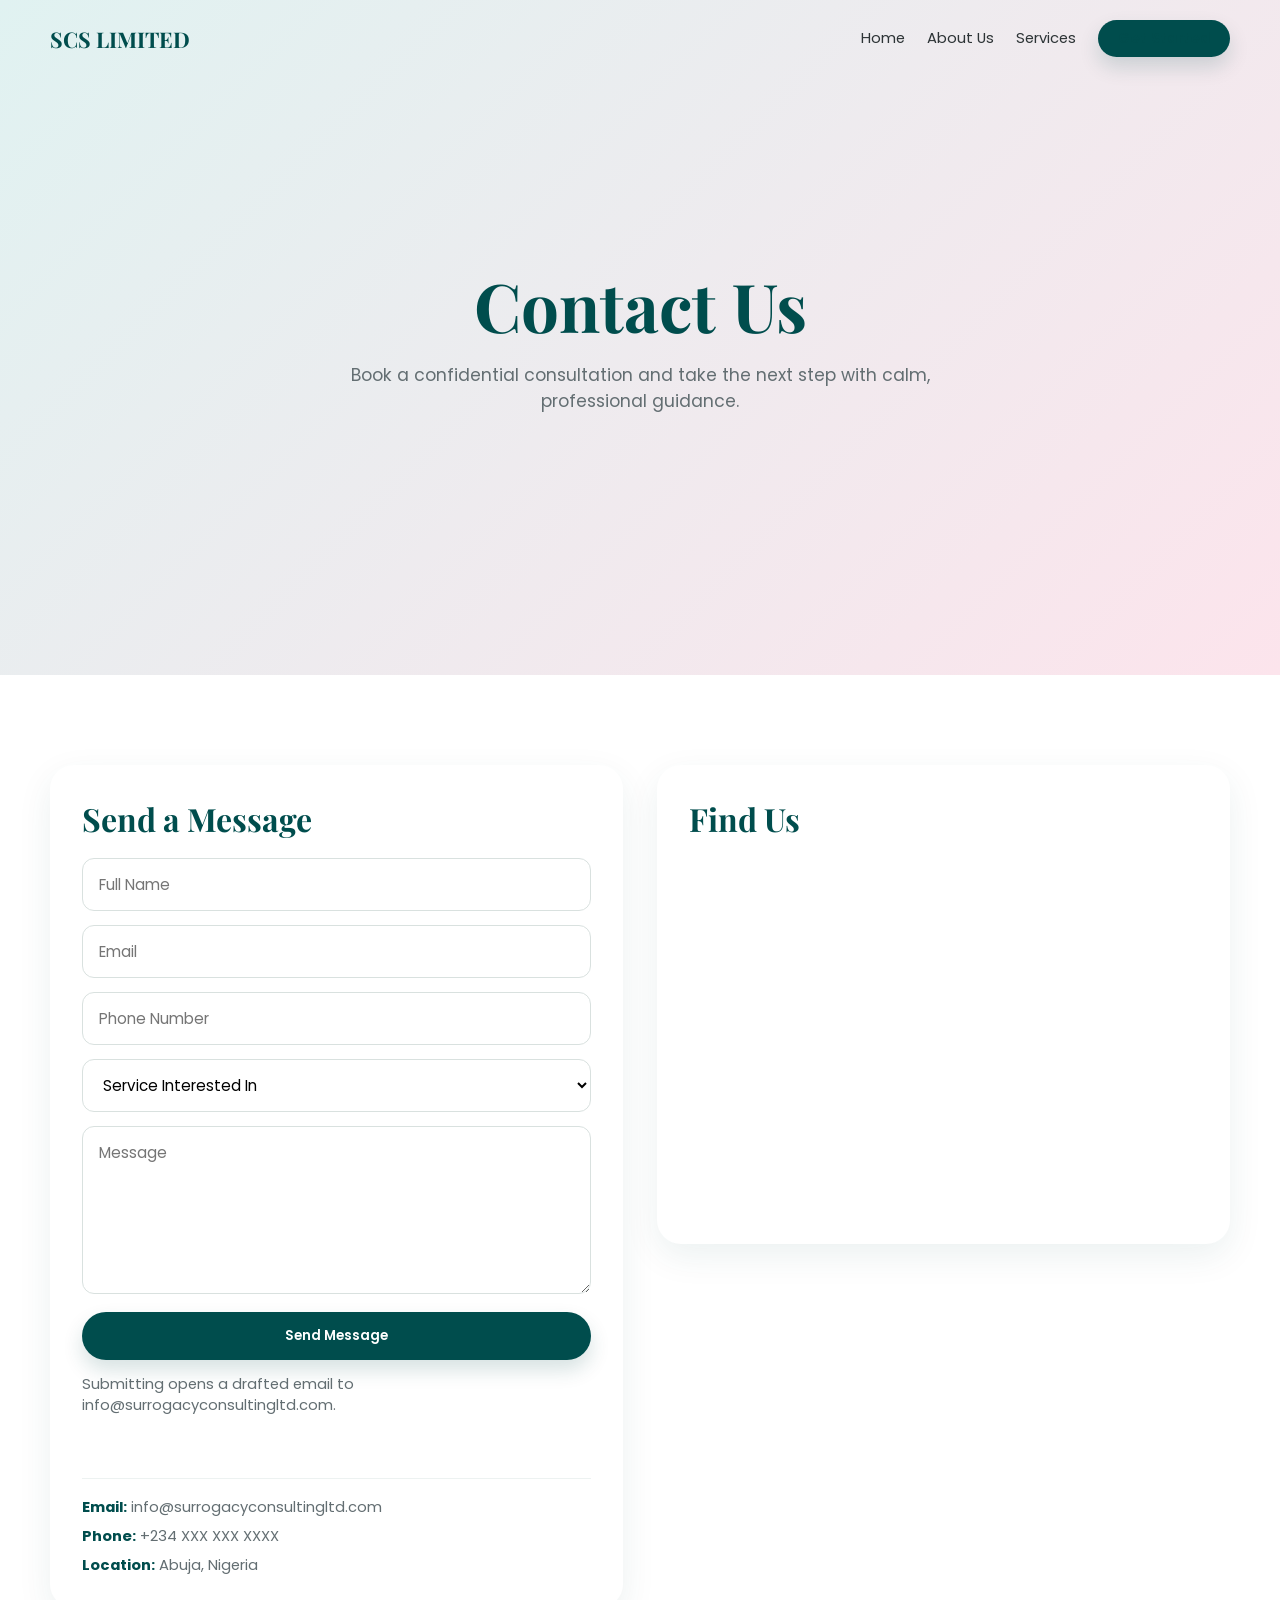
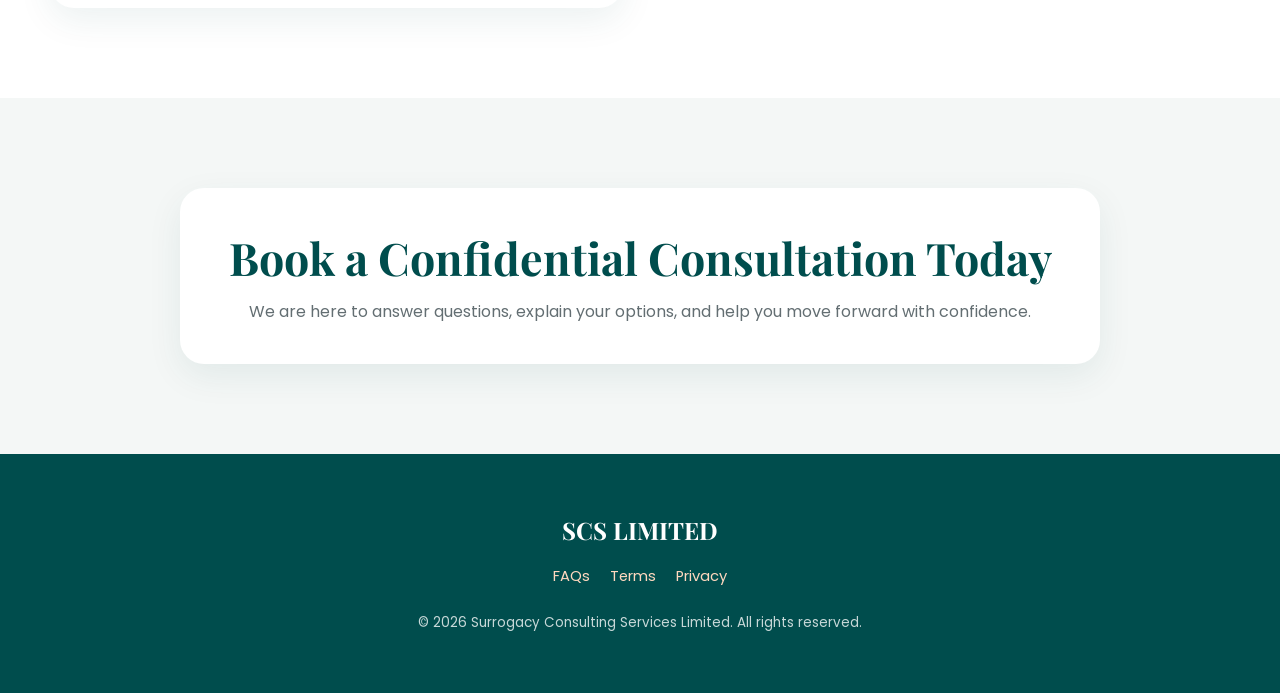
==== commit 5bc5e90b: "Simplify site design across all pages" ====
--- a/contact-us/index.html
+++ b/contact-us/index.html
@@ -4,226 +4,101 @@
   <meta charset="UTF-8">
   <meta name="viewport" content="width=device-width, initial-scale=1.0">
   <title>Contact Us | Surrogacy Consulting Services Limited</title>
-  <meta name="description" content="Get in touch with Surrogacy Consulting Services Limited for a confidential surrogacy consultation in Abuja, Nigeria.">
+  <meta name="description" content="Get in touch with Surrogacy Consulting Services Limited for confidential surrogacy consultation support.">
   <link rel="icon" type="image/svg+xml" href="../assets/icons/favicon.svg">
   <link rel="preconnect" href="https://fonts.googleapis.com">
   <link rel="preconnect" href="https://fonts.gstatic.com" crossorigin>
-  <link href="https://fonts.googleapis.com/css2?family=Inter:wght@400;500;600;700&family=Playfair+Display:wght@600;700&family=Poppins:wght@500;600;700&display=swap" rel="stylesheet">
-  <link rel="stylesheet" href="../assets/css/styles.css">
+  <link href="https://fonts.googleapis.com/css2?family=Playfair+Display:wght@400;700&family=Poppins:wght@300;400;600&family=Inter:wght@300;400;600&display=swap" rel="stylesheet">
+  <link rel="stylesheet" href="../assets/css/simple-site.css">
 </head>
 <body>
-  <div class="preloader" data-preloader>
-    <div class="preloader__inner">
-      <div class="preloader__ring">
-        <img class="preloader__logo" src="../assets/icons/logo-mark.svg" alt="Surrogacy Consulting Services Limited logo">
+  <nav id="navbar">
+    <div class="container nav-wrap">
+      <a href="../home/" class="logo">SCS LIMITED</a>
+      <div class="nav-links">
+        <a href="../home/" data-nav-link>Home</a>
+        <a href="../about-us/" data-nav-link>About Us</a>
+        <a href="../services/" data-nav-link>Services</a>
+        <a href="../contact-us/" class="btn btn-primary" style="padding: 8px 20px;" data-nav-link>Get Started</a>
       </div>
-      <div class="preloader__text">Compassion. Clarity. Care.</div>
+    </div>
+  </nav>
+
+  <section class="hero hero--small">
+    <div class="hero-overlay" style="background-image:url('https://images.unsplash.com/photo-1516302752625-fcc3c50ae61f?auto=format&fit=crop&w=1800&q=80');"></div>
+    <div class="container hero-content">
+      <h1>Contact Us</h1>
+      <p>Book a confidential consultation and take the next step with calm, professional guidance.</p>
+    </div>
+  </section>
+
+  <section class="section" id="contact">
+    <div class="container">
+      <div class="contact-grid">
+        <div class="contact-card">
+          <h2>Send a Message</h2>
+          <form data-contact-form>
+            <input class="form-field" type="text" name="name" placeholder="Full Name" required>
+            <input class="form-field" type="email" name="email" placeholder="Email" required>
+            <input class="form-field" type="tel" name="phone" placeholder="Phone Number" required>
+            <select class="form-field" name="service" required>
+              <option value="">Service Interested In</option>
+              <option>Gestational Surrogacy</option>
+              <option>Traditional Surrogacy</option>
+              <option>Legal & Documentation Support</option>
+              <option>Surrogate Matching</option>
+              <option>Medical Coordination</option>
+              <option>Counseling & Support</option>
+            </select>
+            <textarea class="form-field" name="message" rows="6" placeholder="Message" required></textarea>
+            <button class="btn btn-primary" style="width: 100%;" type="submit">Send Message</button>
+            <p class="form-note" style="margin-top: 14px;">Submitting opens a drafted email to info@surrogacyconsultingltd.com.</p>
+            <div class="form-status" id="formStatus"></div>
+          </form>
+
+          <div class="contact-details">
+            <p><strong>Email:</strong> info@surrogacyconsultingltd.com</p>
+            <p><strong>Phone:</strong> +234 XXX XXX XXXX</p>
+            <p><strong>Location:</strong> Abuja, Nigeria</p>
+          </div>
+        </div>
+
+        <div class="map-box">
+          <h2>Find Us</h2>
+          <iframe src="https://www.google.com/maps/embed?pb=!1m18!1m12!1m3!1d126093.84575630384!2d7.3821016!3d9.0338725!2m3!1f0!2f0!3f0!3m2!1i1024!2i768!4f13.1!3m3!1m2!1s0x104e0baf7ad48fd5%3A0x53e3907ebc34e005!2sAbuja!5e0!3m2!1sen!2sng!4v1698765432100!5m2!1sen!2sng" width="100%" height="350" style="border:0; border-radius:20px;" allowfullscreen="" loading="lazy" title="Map of Abuja, Nigeria"></iframe>
+        </div>
+      </div>
+    </div>
+  </section>
+
+  <section class="section section-alt">
+    <div class="container">
+      <div class="cta-box">
+        <h2 class="section-title" style="margin-bottom: 12px;">Book a Confidential Consultation Today</h2>
+        <p>We are here to answer questions, explain your options, and help you move forward with confidence.</p>
+      </div>
+    </div>
+  </section>
+
+  <footer>
+    <div class="container">
+      <h2>SCS LIMITED</h2>
+      <div class="footer-links">
+        <button type="button" onclick="showPopup('faq')">FAQs</button>
+        <button type="button" onclick="showPopup('terms')">Terms</button>
+        <button type="button" onclick="showPopup('privacy')">Privacy</button>
+      </div>
+      <p class="footer-copy">&copy; <span id="footerYear"></span> Surrogacy Consulting Services Limited. All rights reserved.</p>
+    </div>
+  </footer>
+
+  <div class="modal" id="mainModal">
+    <div class="modal-content">
+      <button class="close-modal" type="button" onclick="closePopup()">&times;</button>
+      <div id="modalBody"></div>
     </div>
   </div>
-  <div class="page-progress" data-page-progress></div>
-  <div class="site-shell">
-    <header class="site-header">
-      <div class="container">
-        <div class="site-header__inner">
-          <a class="brand" href="../home/">
-            <span class="brand__mark"><img src="../assets/icons/logo-mark.svg" alt="Surrogacy Consulting Services Limited"></span>
-            <span class="brand__copy">
-              <span class="brand__name">Surrogacy Consulting Services Limited</span>
-              <span class="brand__tag">Confidential guidance for intended parents</span>
-            </span>
-          </a>
-          <button class="nav-toggle" type="button" aria-expanded="false" aria-label="Toggle navigation" data-nav-toggle>
-            <span class="nav-toggle__line"></span>
-          </button>
-          <nav class="site-nav" aria-label="Primary navigation" data-site-nav>
-            <a class="site-nav__link" href="../home/">Home</a>
-            <a class="site-nav__link" href="../about-us/">About Us</a>
-            <a class="site-nav__link" href="../services/">Services</a>
-            <a class="site-nav__link" href="../contact-us/">Contact Us</a>
-          </nav>
-          <div class="header-actions" data-header-actions>
-            <div class="pill">
-              <span class="pill__dot"></span>
-              <span>Responsive support</span>
-            </div>
-            <a class="button button--primary" href="#consultation-form">Start Here</a>
-          </div>
-        </div>
-      </div>
-    </header>
 
-    <main>
-      <section class="page-hero">
-        <div class="container">
-          <div class="page-hero__panel" style="background-image: url('https://images.unsplash.com/photo-1516302752625-fcc3c50ae61f?auto=format&fit=crop&w=1400&q=80');">
-            <div class="page-hero__content" data-reveal>
-              <div class="eyebrow">Get in touch</div>
-              <h1>Book a confidential consultation today</h1>
-              <p>Whether you are just beginning or already exploring a specific surrogacy route, we are here to help you take the next step with care and confidence.</p>
-            </div>
-          </div>
-        </div>
-      </section>
-
-      <section class="section section--spacious">
-        <div class="container grid-2">
-          <div class="glass-card contact-form" id="consultation-form" data-reveal>
-            <div class="eyebrow">Contact form</div>
-            <h2>Tell us how we can support you</h2>
-            <p class="lede">Share a few details and we will follow up with the most appropriate next step for your consultation.</p>
-            <form data-contact-form data-contact-email="info@surrogacyconsultingltd.com">
-              <div class="form-grid">
-                <div class="field">
-                  <label for="full-name">Full Name</label>
-                  <input id="full-name" name="name" type="text" placeholder="Your full name" required>
-                </div>
-                <div class="field">
-                  <label for="email-address">Email</label>
-                  <input id="email-address" name="email" type="email" placeholder="you@example.com" required>
-                </div>
-                <div class="field">
-                  <label for="phone-number">Phone Number</label>
-                  <input id="phone-number" name="phone" type="tel" placeholder="+234..." required>
-                </div>
-                <div class="field">
-                  <label for="service-interest">Service Interested In</label>
-                  <select id="service-interest" name="service" required>
-                    <option value="">Select a service</option>
-                    <option>Gestational Surrogacy</option>
-                    <option>Traditional Surrogacy</option>
-                    <option>Legal & Documentation Support</option>
-                    <option>Surrogate Matching</option>
-                    <option>Medical Coordination</option>
-                    <option>Counseling & Emotional Support</option>
-                  </select>
-                </div>
-                <div class="field field--full">
-                  <label for="message">Message</label>
-                  <textarea id="message" name="message" placeholder="Tell us about your goals, questions, or stage in the process." required></textarea>
-                </div>
-              </div>
-              <p class="privacy-note">Submitting this form opens a drafted email to info@surrogacyconsultingltd.com with your consultation details.</p>
-              <button class="button button--primary button--block" type="submit">Send Message</button>
-              <div class="form-status" aria-live="polite" data-form-status></div>
-            </form>
-          </div>
-
-          <div class="contact-grid">
-            <article class="contact-card" data-reveal>
-              <div class="contact-card__icon">
-                <svg viewBox="0 0 24 24" fill="none" aria-hidden="true">
-                  <path d="M4 6.5C4 5.67157 4.67157 5 5.5 5H18.5C19.3284 5 20 5.67157 20 6.5V17.5C20 18.3284 19.3284 19 18.5 19H5.5C4.67157 19 4 18.3284 4 17.5V6.5Z" stroke="currentColor" stroke-width="1.8"/>
-                  <path d="M5 7L12 12L19 7" stroke="currentColor" stroke-width="1.8" stroke-linecap="round" stroke-linejoin="round"/>
-                </svg>
-              </div>
-              <h3>Email</h3>
-              <p>info@surrogacyconsultingltd.com</p>
-            </article>
-            <article class="contact-card" data-reveal>
-              <div class="contact-card__icon">
-                <svg viewBox="0 0 24 24" fill="none" aria-hidden="true">
-                  <path d="M8.5 4H6C4.89543 4 4 4.89543 4 6V18C4 19.1046 4.89543 20 6 20H18C19.1046 20 20 19.1046 20 18V15.5" stroke="currentColor" stroke-width="1.8" stroke-linecap="round"/>
-                  <path d="M14 4H18C19.1046 4 20 4.89543 20 6V10" stroke="currentColor" stroke-width="1.8" stroke-linecap="round"/>
-                  <path d="M8 9C8 12.3137 10.6863 15 14 15H15.5C16.3284 15 17 14.3284 17 13.5V12.5C17 11.6716 16.3284 11 15.5 11H14.6C14.2018 11 13.819 10.8419 13.5377 10.5607L12.4393 9.46231C12.158 9.18104 12 8.79826 12 8.40002V7.5C12 6.67157 11.3284 6 10.5 6H9.5C8.67157 6 8 6.67157 8 7.5V9Z" stroke="currentColor" stroke-width="1.8" stroke-linejoin="round"/>
-                </svg>
-              </div>
-              <h3>Phone</h3>
-              <p>+234 XXX XXX XXXX</p>
-            </article>
-            <article class="contact-card" data-reveal>
-              <div class="contact-card__icon">
-                <svg viewBox="0 0 24 24" fill="none" aria-hidden="true">
-                  <path d="M12 21C15.866 17.552 19 14.314 19 10.5C19 6.91015 15.866 4 12 4C8.13401 4 5 6.91015 5 10.5C5 14.314 8.13401 17.552 12 21Z" stroke="currentColor" stroke-width="1.8" stroke-linejoin="round"/>
-                  <path d="M12 12.5C13.3807 12.5 14.5 11.3807 14.5 10C14.5 8.61929 13.3807 7.5 12 7.5C10.6193 7.5 9.5 8.61929 9.5 10C9.5 11.3807 10.6193 12.5 12 12.5Z" stroke="currentColor" stroke-width="1.8"/>
-                </svg>
-              </div>
-              <h3>Location</h3>
-              <p>Abuja, Nigeria</p>
-            </article>
-            <article class="contact-card" data-reveal>
-              <div class="contact-card__icon">
-                <svg viewBox="0 0 24 24" fill="none" aria-hidden="true">
-                  <path d="M7 4V7M17 4V7M4 10H20M6 20H18C19.1046 20 20 19.1046 20 18V8C20 6.89543 19.1046 6 18 6H6C4.89543 6 4 6.89543 4 8V18C4 19.1046 4.89543 20 6 20Z" stroke="currentColor" stroke-width="1.8" stroke-linecap="round" stroke-linejoin="round"/>
-                </svg>
-              </div>
-              <h3>Appointments</h3>
-              <p>Book a confidential consultation and we will guide the next step with care.</p>
-            </article>
-          </div>
-        </div>
-      </section>
-
-      <section class="section">
-        <div class="container">
-          <div class="section-heading" data-reveal>
-            <div class="section-heading__copy">
-              <div class="eyebrow">Visit us</div>
-              <h2>Located in Abuja, supporting families with discretion</h2>
-              <p>For teams who want to include location credibility, this embedded map adds practical reassurance for visitors.</p>
-            </div>
-          </div>
-          <iframe
-            class="map-frame"
-            title="Map showing Abuja, Nigeria"
-            loading="lazy"
-            referrerpolicy="no-referrer-when-downgrade"
-            src="https://maps.google.com/maps?q=Abuja%2C%20Nigeria&t=&z=11&ie=UTF8&iwloc=&output=embed">
-          </iframe>
-        </div>
-      </section>
-
-      <section class="section section--spacious">
-        <div class="container">
-          <div class="cta-banner" data-reveal>
-            <div>
-              <h2>Start with a conversation that feels safe and informed</h2>
-              <p>We're here to answer questions, clarify the process, and help you take the next step with confidence.</p>
-            </div>
-            <div class="cta-banner__actions">
-              <a class="button button--secondary" href="mailto:info@surrogacyconsultingltd.com">Email Us</a>
-              <a class="button button--primary" href="tel:+2340000000000">Call Us</a>
-            </div>
-          </div>
-        </div>
-      </section>
-    </main>
-
-    <footer class="site-footer">
-      <div class="container">
-        <div class="site-footer__inner">
-          <div>
-            <a class="brand" href="../home/">
-              <span class="brand__mark"><img src="../assets/icons/logo-mark.svg" alt="Surrogacy Consulting Services Limited"></span>
-              <span class="brand__copy">
-                <span class="brand__name">Surrogacy Consulting Services Limited</span>
-                <span class="brand__tag">Guiding families with clarity and comfort</span>
-              </span>
-            </a>
-            <p>Reach out for confidential surrogacy guidance, practical next steps, and a calm consultation experience tailored to your journey.</p>
-            <div class="footer-bottom">
-              <span>&copy; <span data-current-year></span> Surrogacy Consulting Services Limited</span>
-              <span>Abuja, Nigeria</span>
-            </div>
-          </div>
-          <div class="footer-links">
-            <div>
-              <h3>Pages</h3>
-              <a href="../home/">Home</a>
-              <a href="../about-us/">About Us</a>
-              <a href="../services/">Services</a>
-              <a href="../contact-us/">Contact Us</a>
-            </div>
-            <div>
-              <h3>Contact</h3>
-              <a href="mailto:info@surrogacyconsultingltd.com">info@surrogacyconsultingltd.com</a>
-              <a href="tel:+2340000000000">+234 XXX XXX XXXX</a>
-              <a href="#consultation-form">Book a confidential consultation</a>
-            </div>
-          </div>
-        </div>
-      </div>
-    </footer>
-  </div>
-  <script src="../assets/js/site.js"></script>
+  <script src="../assets/js/simple-site.js"></script>
 </body>
 </html>
--- a/assets/css/simple-site.css
+++ b/assets/css/simple-site.css
@@ -0,0 +1,519 @@
+:root {
+  --primary-teal: #004d4d;
+  --soft-blue: #e0f2f1;
+  --warm-peach: #ffd8bf;
+  --soft-pink: #fce4ec;
+  --white: #ffffff;
+  --light-grey: #f4f7f6;
+  --text-dark: #2d3436;
+  --text-light: #636e72;
+  --shadow: 0 12px 35px rgba(0, 77, 77, 0.08);
+  --transition: all 0.35s ease;
+}
+
+* {
+  margin: 0;
+  padding: 0;
+  box-sizing: border-box;
+}
+
+html {
+  scroll-behavior: smooth;
+}
+
+body {
+  font-family: "Inter", sans-serif;
+  color: var(--text-dark);
+  background: var(--white);
+  overflow-x: hidden;
+}
+
+h1,
+h2,
+h3,
+h4 {
+  font-family: "Playfair Display", serif;
+}
+
+p,
+a,
+button,
+input,
+textarea,
+select,
+label {
+  font-family: "Poppins", sans-serif;
+}
+
+a {
+  text-decoration: none;
+  color: inherit;
+}
+
+button {
+  border: none;
+  background: none;
+  cursor: pointer;
+}
+
+img {
+  display: block;
+  max-width: 100%;
+}
+
+.container {
+  width: min(1180px, calc(100% - 40px));
+  margin: 0 auto;
+}
+
+nav {
+  position: fixed;
+  top: 0;
+  width: 100%;
+  padding: 20px 0;
+  z-index: 1000;
+  transition: var(--transition);
+  background: transparent;
+}
+
+nav.scrolled {
+  background: rgba(255, 255, 255, 0.95);
+  backdrop-filter: blur(10px);
+  padding: 12px 0;
+  box-shadow: 0 2px 20px rgba(0, 0, 0, 0.05);
+}
+
+.nav-wrap {
+  display: flex;
+  justify-content: space-between;
+  align-items: center;
+  gap: 20px;
+}
+
+.logo {
+  font-family: "Playfair Display", serif;
+  font-size: 1.35rem;
+  font-weight: 700;
+  color: var(--primary-teal);
+}
+
+.nav-links {
+  display: flex;
+  align-items: center;
+  gap: 22px;
+  flex-wrap: wrap;
+}
+
+.nav-links a {
+  font-size: 0.92rem;
+  color: var(--text-dark);
+  transition: var(--transition);
+}
+
+.nav-links a:hover,
+.nav-links a.is-active {
+  color: var(--primary-teal);
+}
+
+.hero {
+  min-height: 100vh;
+  display: flex;
+  align-items: center;
+  background: linear-gradient(135deg, var(--soft-blue) 0%, var(--soft-pink) 100%);
+  position: relative;
+  overflow: hidden;
+  padding: 120px 0 80px;
+}
+
+.hero.hero--small {
+  min-height: 75vh;
+}
+
+.hero-overlay {
+  position: absolute;
+  inset: 0;
+  background-repeat: no-repeat;
+  background-position: center center;
+  background-size: cover;
+  opacity: 0.18;
+  z-index: 1;
+}
+
+.hero-content {
+  position: relative;
+  z-index: 2;
+  max-width: 840px;
+  margin: 0 auto;
+  text-align: center;
+}
+
+.hero h1 {
+  font-size: clamp(2.6rem, 6vw, 4.2rem);
+  color: var(--primary-teal);
+  line-height: 1.15;
+  margin-bottom: 18px;
+}
+
+.hero p {
+  font-size: 1.08rem;
+  color: var(--text-light);
+  margin: 0 auto 34px;
+  max-width: 680px;
+}
+
+.hero-btns {
+  display: flex;
+  justify-content: center;
+  gap: 16px;
+  flex-wrap: wrap;
+}
+
+.btn {
+  padding: 14px 32px;
+  border-radius: 50px;
+  font-weight: 600;
+  transition: var(--transition);
+  display: inline-block;
+}
+
+.btn-primary {
+  background: var(--primary-teal);
+  color: var(--white);
+  box-shadow: 0 10px 20px rgba(0, 77, 77, 0.16);
+}
+
+.btn-primary:hover {
+  transform: translateY(-3px);
+}
+
+.btn-secondary {
+  background: rgba(255, 255, 255, 0.9);
+  color: var(--primary-teal);
+}
+
+.section {
+  padding: 90px 0;
+}
+
+.section.section-alt {
+  background: var(--light-grey);
+}
+
+.section-title {
+  text-align: center;
+  color: var(--primary-teal);
+  font-size: clamp(2rem, 4vw, 2.8rem);
+  margin-bottom: 16px;
+}
+
+.section-copy {
+  max-width: 700px;
+  margin: 0 auto 40px;
+  text-align: center;
+  color: var(--text-light);
+}
+
+.about-box,
+.content-box,
+.contact-card,
+.map-box,
+.info-card,
+.service-card,
+.detail-card,
+.cta-box {
+  background: var(--white);
+  border-radius: 24px;
+  box-shadow: var(--shadow);
+}
+
+.about-box,
+.content-box,
+.cta-box {
+  max-width: 920px;
+  margin: 0 auto;
+  padding: 40px;
+  text-align: center;
+}
+
+.grid {
+  display: grid;
+  grid-template-columns: repeat(auto-fit, minmax(260px, 1fr));
+  gap: 32px;
+  margin-top: 40px;
+}
+
+.card,
+.service-card {
+  text-align: center;
+  padding: 20px;
+  transition: var(--transition);
+}
+
+.card:hover,
+.service-card:hover {
+  transform: translateY(-6px);
+}
+
+.abstract-frame {
+  width: 200px;
+  height: 200px;
+  margin: 0 auto 24px;
+  overflow: hidden;
+  border-radius: 60% 40% 30% 70% / 60% 30% 70% 40%;
+  box-shadow: var(--shadow);
+}
+
+.abstract-frame img {
+  width: 100%;
+  height: 100%;
+  object-fit: cover;
+}
+
+.card h3,
+.service-card h3,
+.info-card h3,
+.detail-card h3 {
+  color: var(--primary-teal);
+  margin-bottom: 10px;
+  font-size: 1.45rem;
+}
+
+.card p,
+.service-card p,
+.info-card p,
+.detail-card p,
+.about-box p,
+.content-box p,
+.cta-box p {
+  color: var(--text-light);
+}
+
+.card-link {
+  display: inline-block;
+  margin-top: 14px;
+  color: var(--primary-teal);
+  font-weight: 600;
+}
+
+.path-section {
+  background: var(--light-grey);
+}
+
+.path-container {
+  display: grid;
+  grid-template-columns: 1fr 1fr;
+  gap: 24px;
+  max-width: 940px;
+  margin: 0 auto;
+}
+
+.path-item {
+  background: var(--white);
+  padding: 28px;
+  border-radius: 20px;
+  display: flex;
+  align-items: center;
+  gap: 18px;
+  box-shadow: 0 5px 15px rgba(0, 0, 0, 0.05);
+  transition: var(--transition);
+}
+
+.path-item:hover {
+  transform: scale(1.03);
+  border-left: 5px solid var(--warm-peach);
+}
+
+.step-count {
+  font-weight: 700;
+  color: #f2b78c;
+  font-size: 2rem;
+  line-height: 1;
+}
+
+.path-item h4 {
+  color: var(--primary-teal);
+  margin-bottom: 6px;
+  font-size: 1.2rem;
+}
+
+.path-item p {
+  font-size: 0.88rem;
+  color: var(--text-light);
+}
+
+.arrow {
+  color: var(--primary-teal);
+  font-size: 1.4rem;
+  margin-left: auto;
+}
+
+.info-grid,
+.service-grid,
+.detail-grid {
+  display: grid;
+  grid-template-columns: repeat(3, minmax(0, 1fr));
+  gap: 24px;
+}
+
+.info-card,
+.detail-card {
+  padding: 28px;
+}
+
+.service-card {
+  background: var(--white);
+  border-radius: 24px;
+  box-shadow: var(--shadow);
+}
+
+.service-meta {
+  margin-top: 12px;
+  color: var(--text-light);
+  font-size: 0.9rem;
+}
+
+.contact-grid {
+  display: grid;
+  grid-template-columns: 1fr 1fr;
+  gap: 34px;
+  align-items: start;
+}
+
+.contact-card,
+.map-box {
+  padding: 32px;
+}
+
+.contact-card h2,
+.map-box h2 {
+  color: var(--primary-teal);
+  margin-bottom: 18px;
+  font-size: 2rem;
+}
+
+.form-field {
+  width: 100%;
+  padding: 14px 16px;
+  margin-bottom: 14px;
+  border-radius: 12px;
+  border: 1px solid #d9e1df;
+  font-size: 0.95rem;
+  background: var(--white);
+}
+
+.form-note,
+.form-status,
+.contact-details p {
+  color: var(--text-light);
+  font-size: 0.92rem;
+}
+
+.form-status {
+  margin-top: 14px;
+  min-height: 24px;
+}
+
+.contact-details {
+  margin-top: 24px;
+  padding-top: 18px;
+  border-top: 1px solid #edf2f1;
+  display: grid;
+  gap: 8px;
+}
+
+.contact-details strong {
+  color: var(--primary-teal);
+}
+
+footer {
+  background: var(--primary-teal);
+  color: var(--white);
+  padding: 60px 0;
+  text-align: center;
+}
+
+.footer-links {
+  margin: 20px 0 26px;
+  display: flex;
+  justify-content: center;
+  gap: 20px;
+  flex-wrap: wrap;
+}
+
+.footer-links a,
+.footer-links button {
+  color: var(--warm-peach);
+  background: none;
+  border: none;
+  cursor: pointer;
+  font-size: 0.92rem;
+}
+
+.footer-copy {
+  font-size: 0.84rem;
+  opacity: 0.78;
+}
+
+.modal {
+  position: fixed;
+  inset: 0;
+  background: rgba(0, 77, 77, 0.9);
+  display: none;
+  align-items: center;
+  justify-content: center;
+  z-index: 2000;
+  padding: 20px;
+}
+
+.modal-content {
+  background: var(--white);
+  padding: 42px;
+  border-radius: 28px;
+  max-width: 720px;
+  width: 100%;
+  max-height: 80vh;
+  overflow-y: auto;
+  position: relative;
+}
+
+.close-modal {
+  position: absolute;
+  top: 18px;
+  right: 22px;
+  font-size: 2rem;
+  color: var(--primary-teal);
+}
+
+@media (max-width: 900px) {
+  .path-container,
+  .contact-grid,
+  .info-grid,
+  .service-grid,
+  .detail-grid {
+    grid-template-columns: 1fr;
+  }
+}
+
+@media (max-width: 768px) {
+  .nav-wrap {
+    flex-direction: column;
+    align-items: flex-start;
+  }
+
+  .nav-links {
+    gap: 14px;
+  }
+
+  .hero {
+    padding-top: 160px;
+  }
+
+  .about-box,
+  .content-box,
+  .contact-card,
+  .map-box,
+  .modal-content,
+  .cta-box {
+    padding: 26px;
+  }
+}
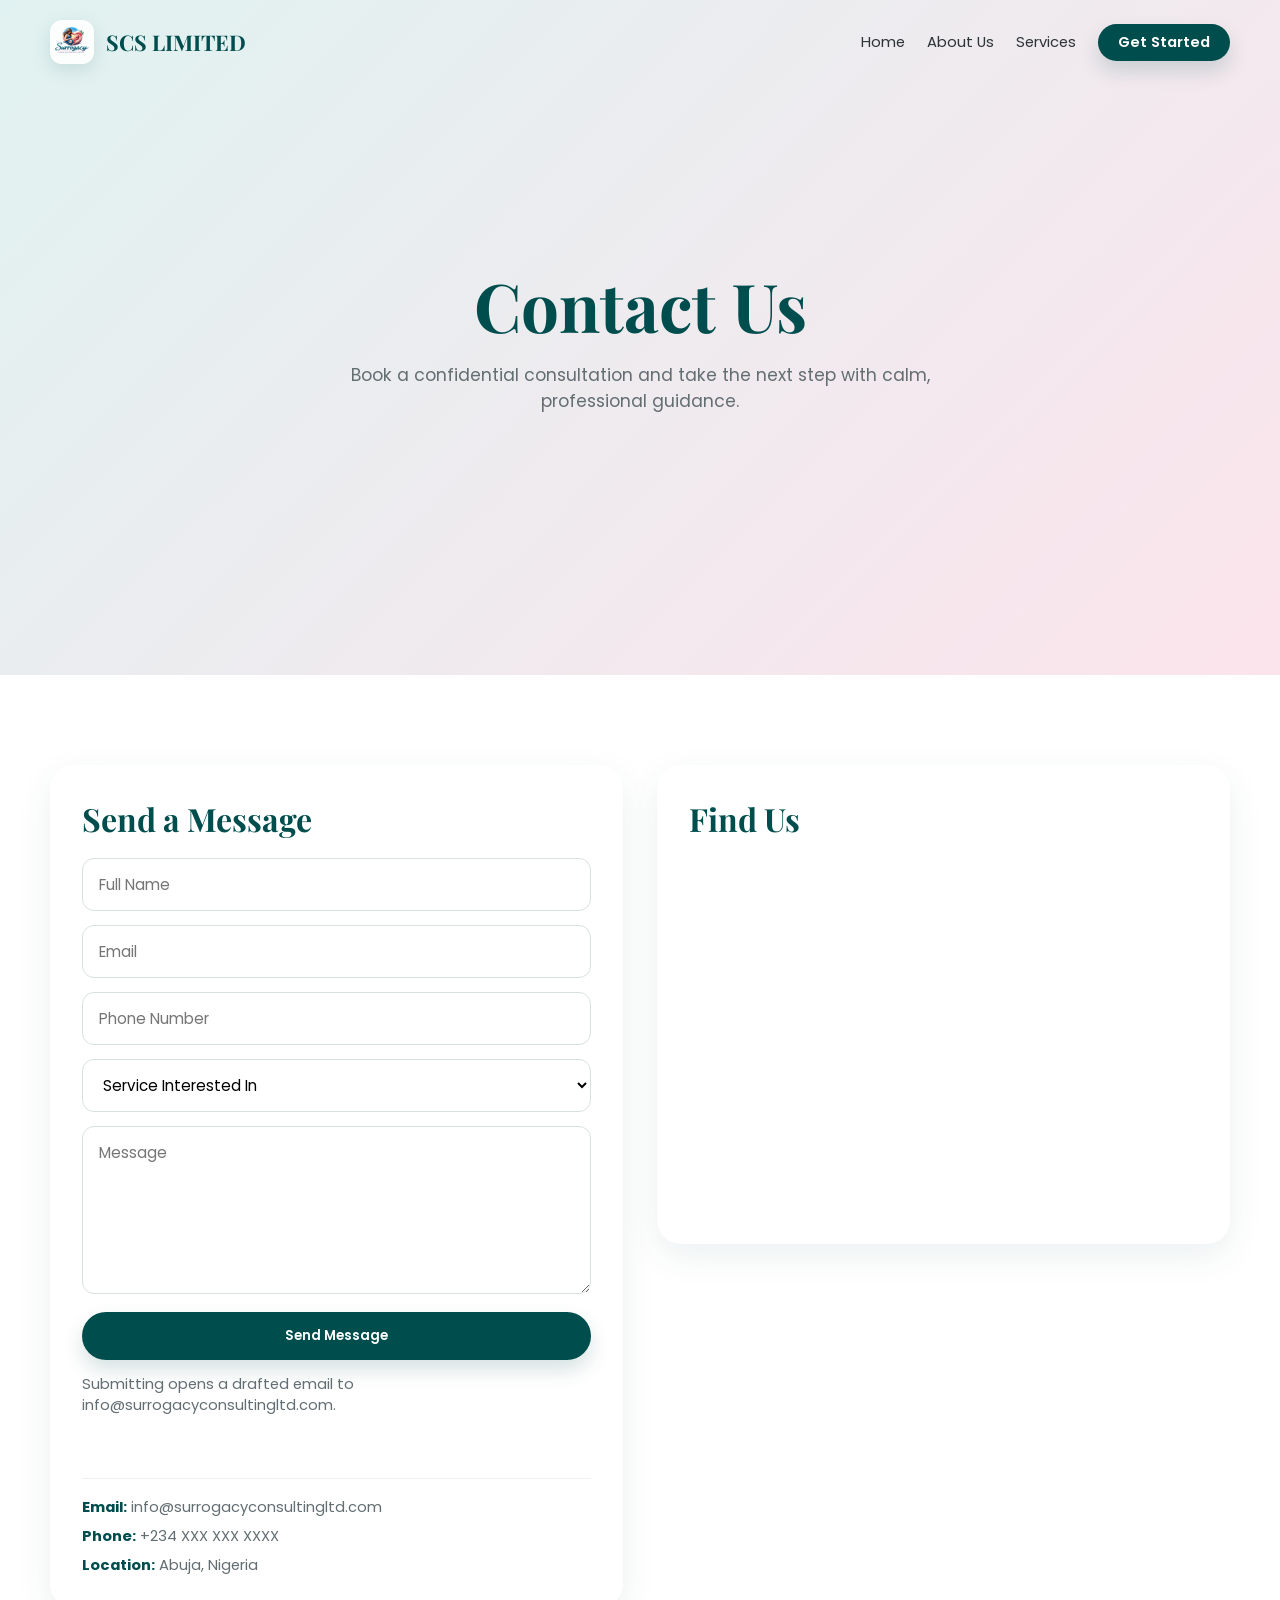
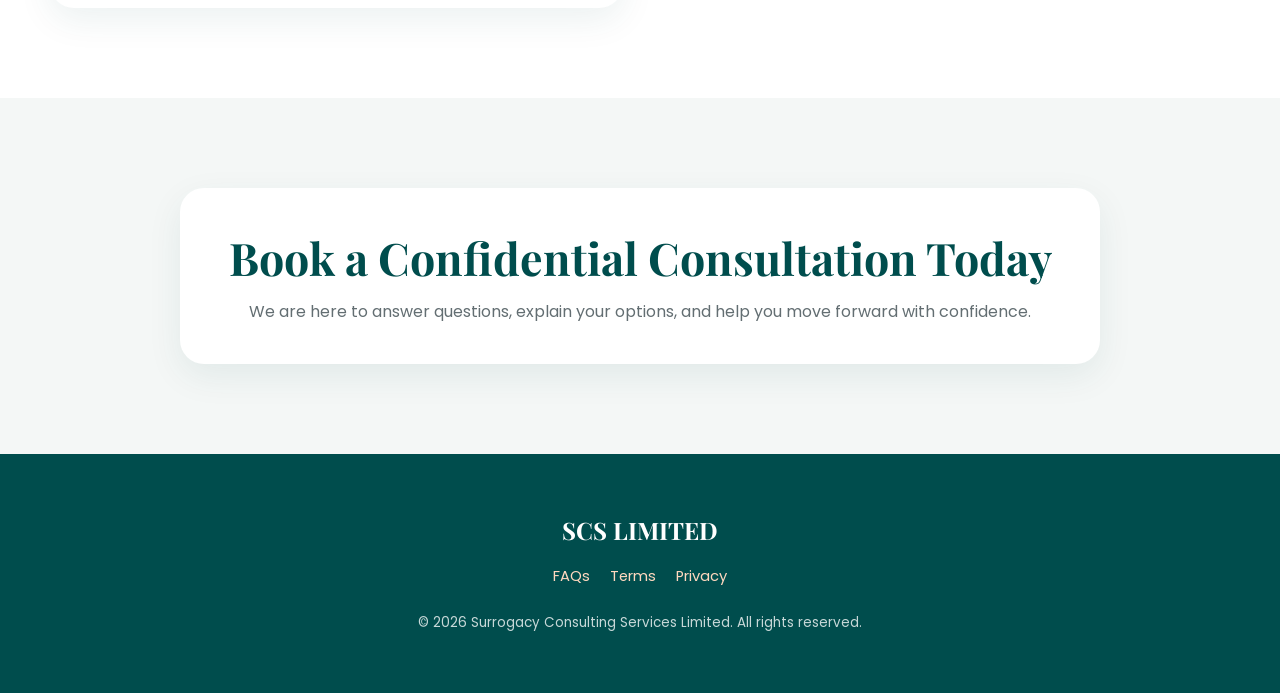
==== commit 1921f9d4: "Use local branding and section imagery" ====
--- a/contact-us/index.html
+++ b/contact-us/index.html
@@ -14,7 +14,10 @@
 <body>
   <nav id="navbar">
     <div class="container nav-wrap">
-      <a href="../home/" class="logo">SCS LIMITED</a>
+      <a href="../home/" class="logo">
+        <img src="../assets/images/scs.png" alt="SCS Limited logo">
+        <span>SCS LIMITED</span>
+      </a>
       <div class="nav-links">
         <a href="../home/" data-nav-link>Home</a>
         <a href="../about-us/" data-nav-link>About Us</a>
--- a/assets/css/simple-site.css
+++ b/assets/css/simple-site.css
@@ -95,6 +95,18 @@
   font-size: 1.35rem;
   font-weight: 700;
   color: var(--primary-teal);
+  display: inline-flex;
+  align-items: center;
+  gap: 12px;
+}
+
+.logo img {
+  width: 44px;
+  height: 44px;
+  object-fit: contain;
+  border-radius: 12px;
+  background: rgba(255, 255, 255, 0.9);
+  box-shadow: 0 6px 18px rgba(0, 77, 77, 0.12);
 }
 
 .nav-links {
@@ -113,6 +125,12 @@
 .nav-links a:hover,
 .nav-links a.is-active {
   color: var(--primary-teal);
+}
+
+.nav-links a.btn.btn-primary,
+.nav-links a.btn.btn-primary:hover,
+.nav-links a.btn.btn-primary.is-active {
+  color: var(--white);
 }
 
 .hero {
@@ -360,6 +378,22 @@
   padding: 28px;
 }
 
+.info-icon {
+  width: 54px;
+  height: 54px;
+  display: grid;
+  place-items: center;
+  margin-bottom: 16px;
+  border-radius: 16px;
+  background: rgba(0, 77, 77, 0.08);
+  color: var(--primary-teal);
+}
+
+.info-icon svg {
+  width: 28px;
+  height: 28px;
+}
+
 .service-card {
   background: var(--white);
   border-radius: 24px;
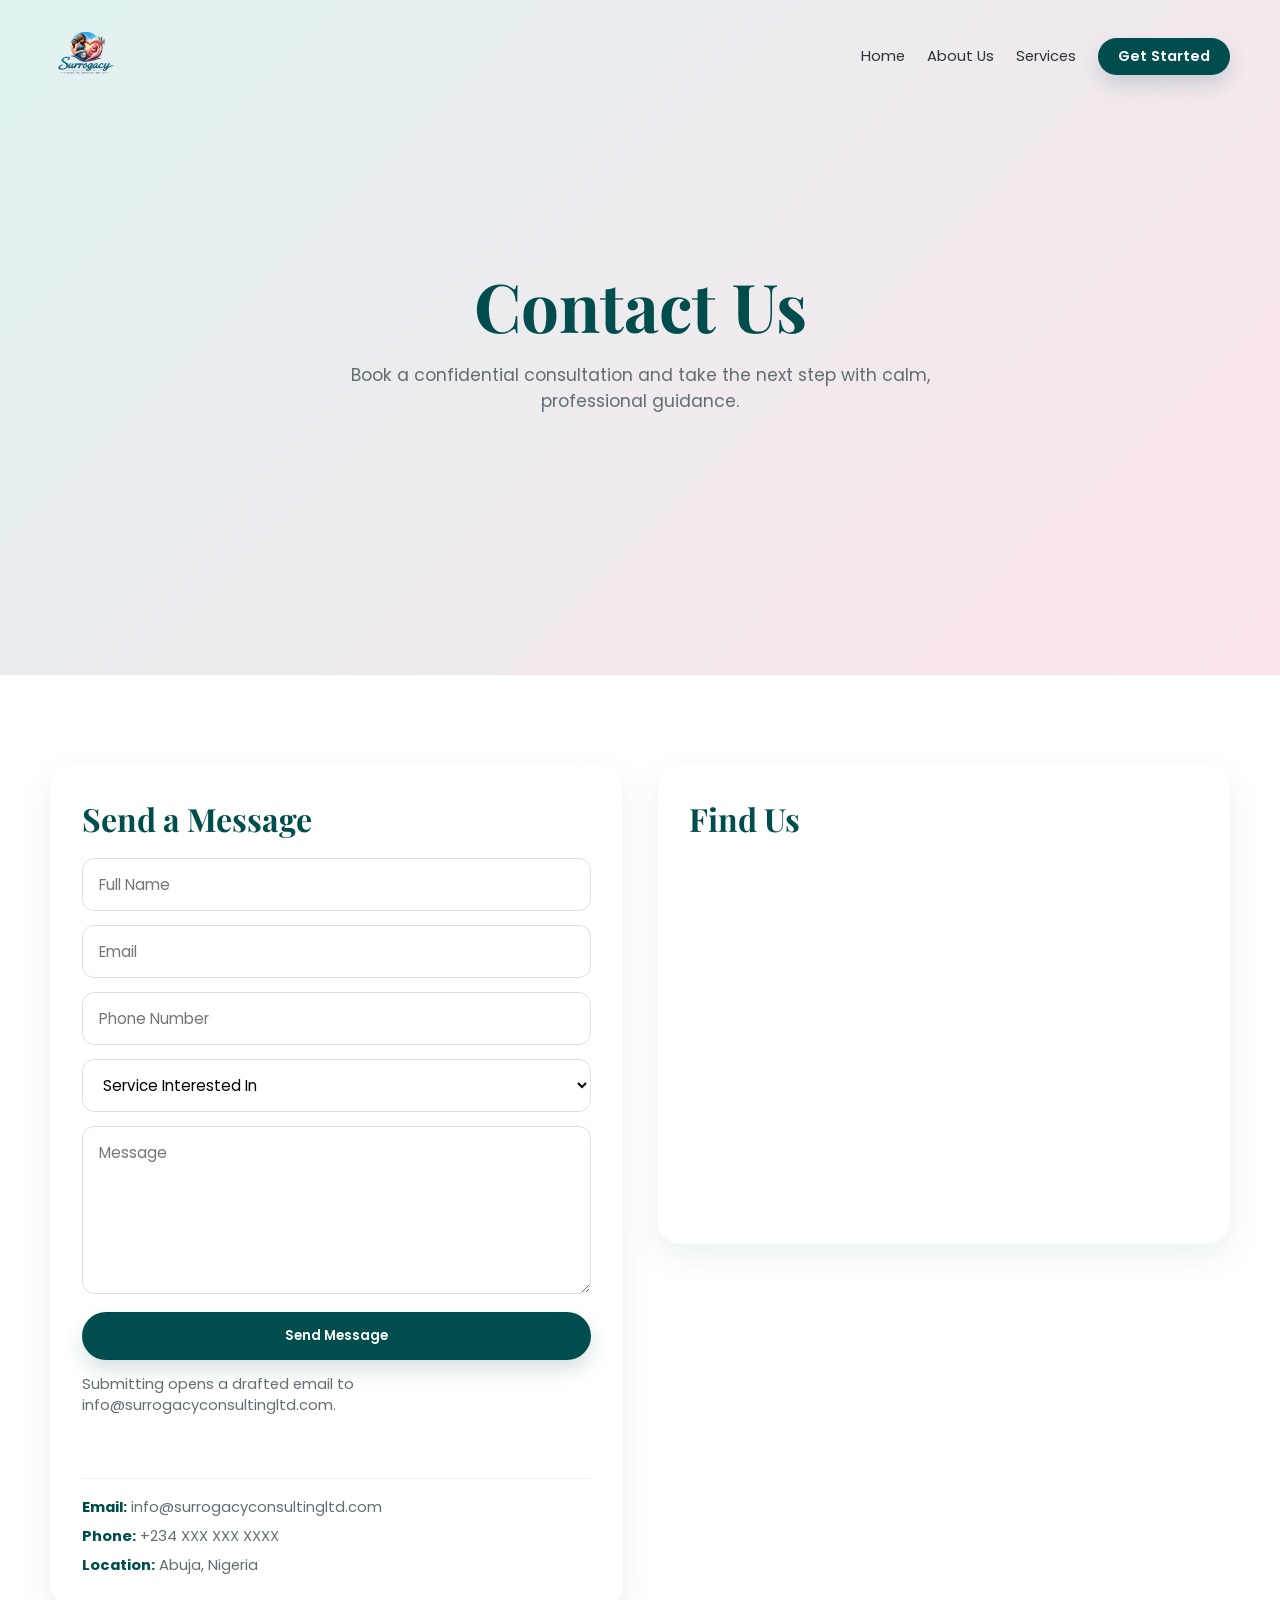
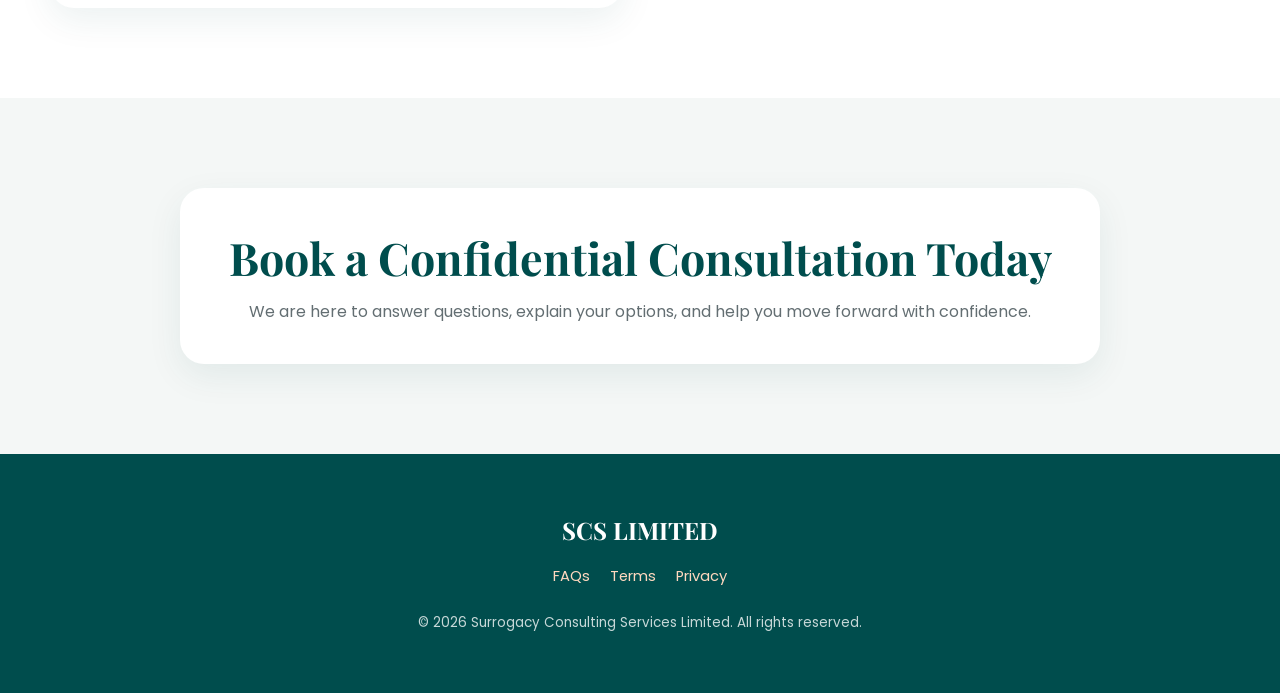
==== commit b64a75ab: "Fix navigation logo layout" ====
--- a/contact-us/index.html
+++ b/contact-us/index.html
@@ -16,7 +16,6 @@
     <div class="container nav-wrap">
       <a href="../home/" class="logo">
         <img src="../assets/images/scs.png" alt="SCS Limited logo">
-        <span>SCS LIMITED</span>
       </a>
       <div class="nav-links">
         <a href="../home/" data-nav-link>Home</a>
--- a/assets/css/simple-site.css
+++ b/assets/css/simple-site.css
@@ -97,16 +97,14 @@
   color: var(--primary-teal);
   display: inline-flex;
   align-items: center;
-  gap: 12px;
+  flex-shrink: 0;
 }
 
 .logo img {
-  width: 44px;
-  height: 44px;
+  width: auto;
+  height: 72px;
+  max-width: 100%;
   object-fit: contain;
-  border-radius: 12px;
-  background: rgba(255, 255, 255, 0.9);
-  box-shadow: 0 6px 18px rgba(0, 77, 77, 0.12);
 }
 
 .nav-links {
@@ -534,6 +532,10 @@
     align-items: flex-start;
   }
 
+  .logo img {
+    height: 58px;
+  }
+
   .nav-links {
     gap: 14px;
   }
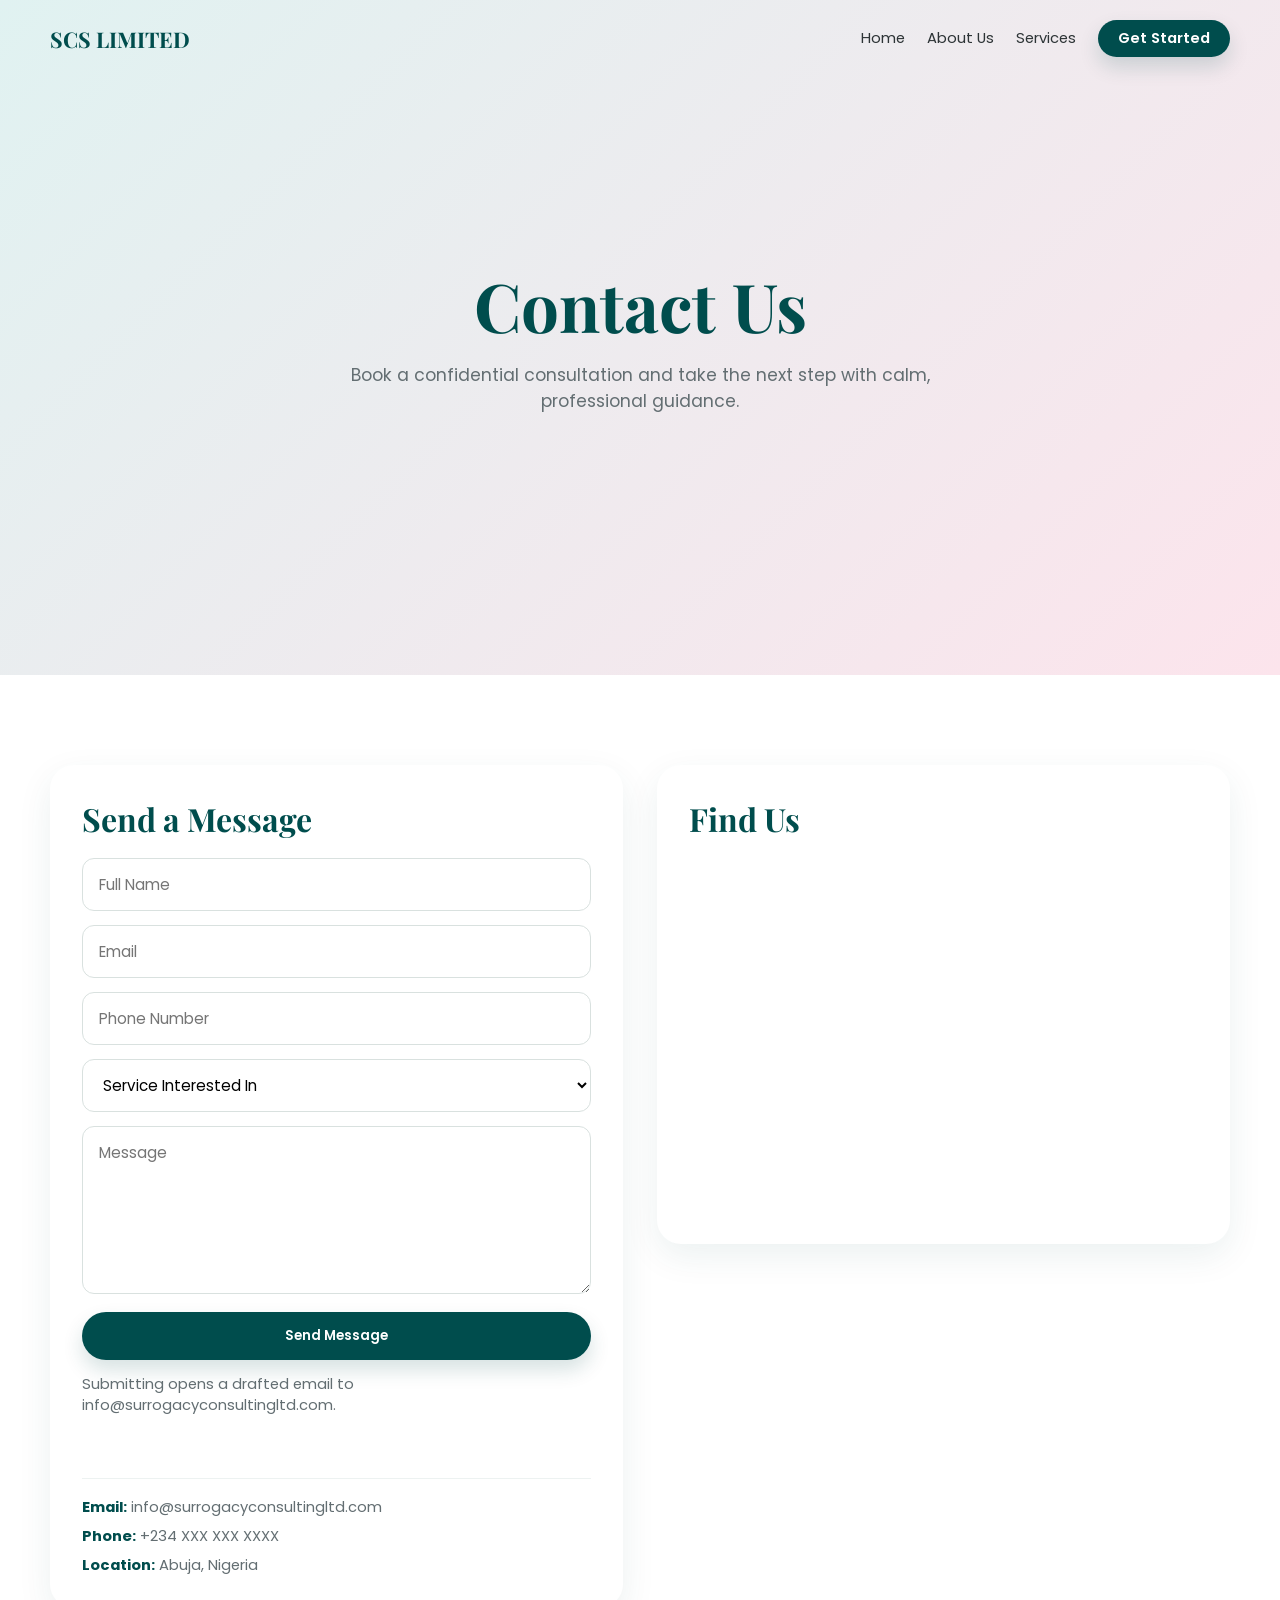
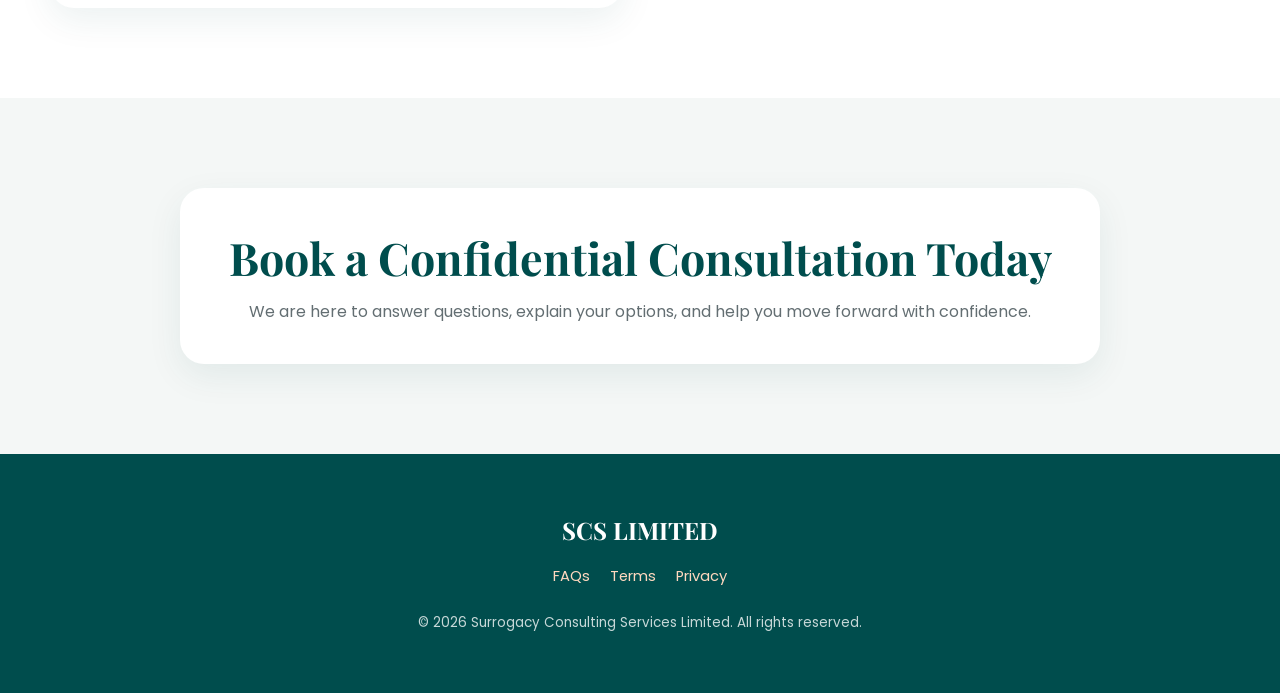
==== commit d1b3113c: "Remove navigation logo image" ====
--- a/contact-us/index.html
+++ b/contact-us/index.html
@@ -14,9 +14,7 @@
 <body>
   <nav id="navbar">
     <div class="container nav-wrap">
-      <a href="../home/" class="logo">
-        <img src="../assets/images/scs.png" alt="SCS Limited logo">
-      </a>
+      <a href="../home/" class="logo">SCS LIMITED</a>
       <div class="nav-links">
         <a href="../home/" data-nav-link>Home</a>
         <a href="../about-us/" data-nav-link>About Us</a>
--- a/assets/css/simple-site.css
+++ b/assets/css/simple-site.css
@@ -95,16 +95,8 @@
   font-size: 1.35rem;
   font-weight: 700;
   color: var(--primary-teal);
-  display: inline-flex;
-  align-items: center;
+  display: inline-block;
   flex-shrink: 0;
-}
-
-.logo img {
-  width: auto;
-  height: 72px;
-  max-width: 100%;
-  object-fit: contain;
 }
 
 .nav-links {
@@ -532,10 +524,6 @@
     align-items: flex-start;
   }
 
-  .logo img {
-    height: 58px;
-  }
-
   .nav-links {
     gap: 14px;
   }
